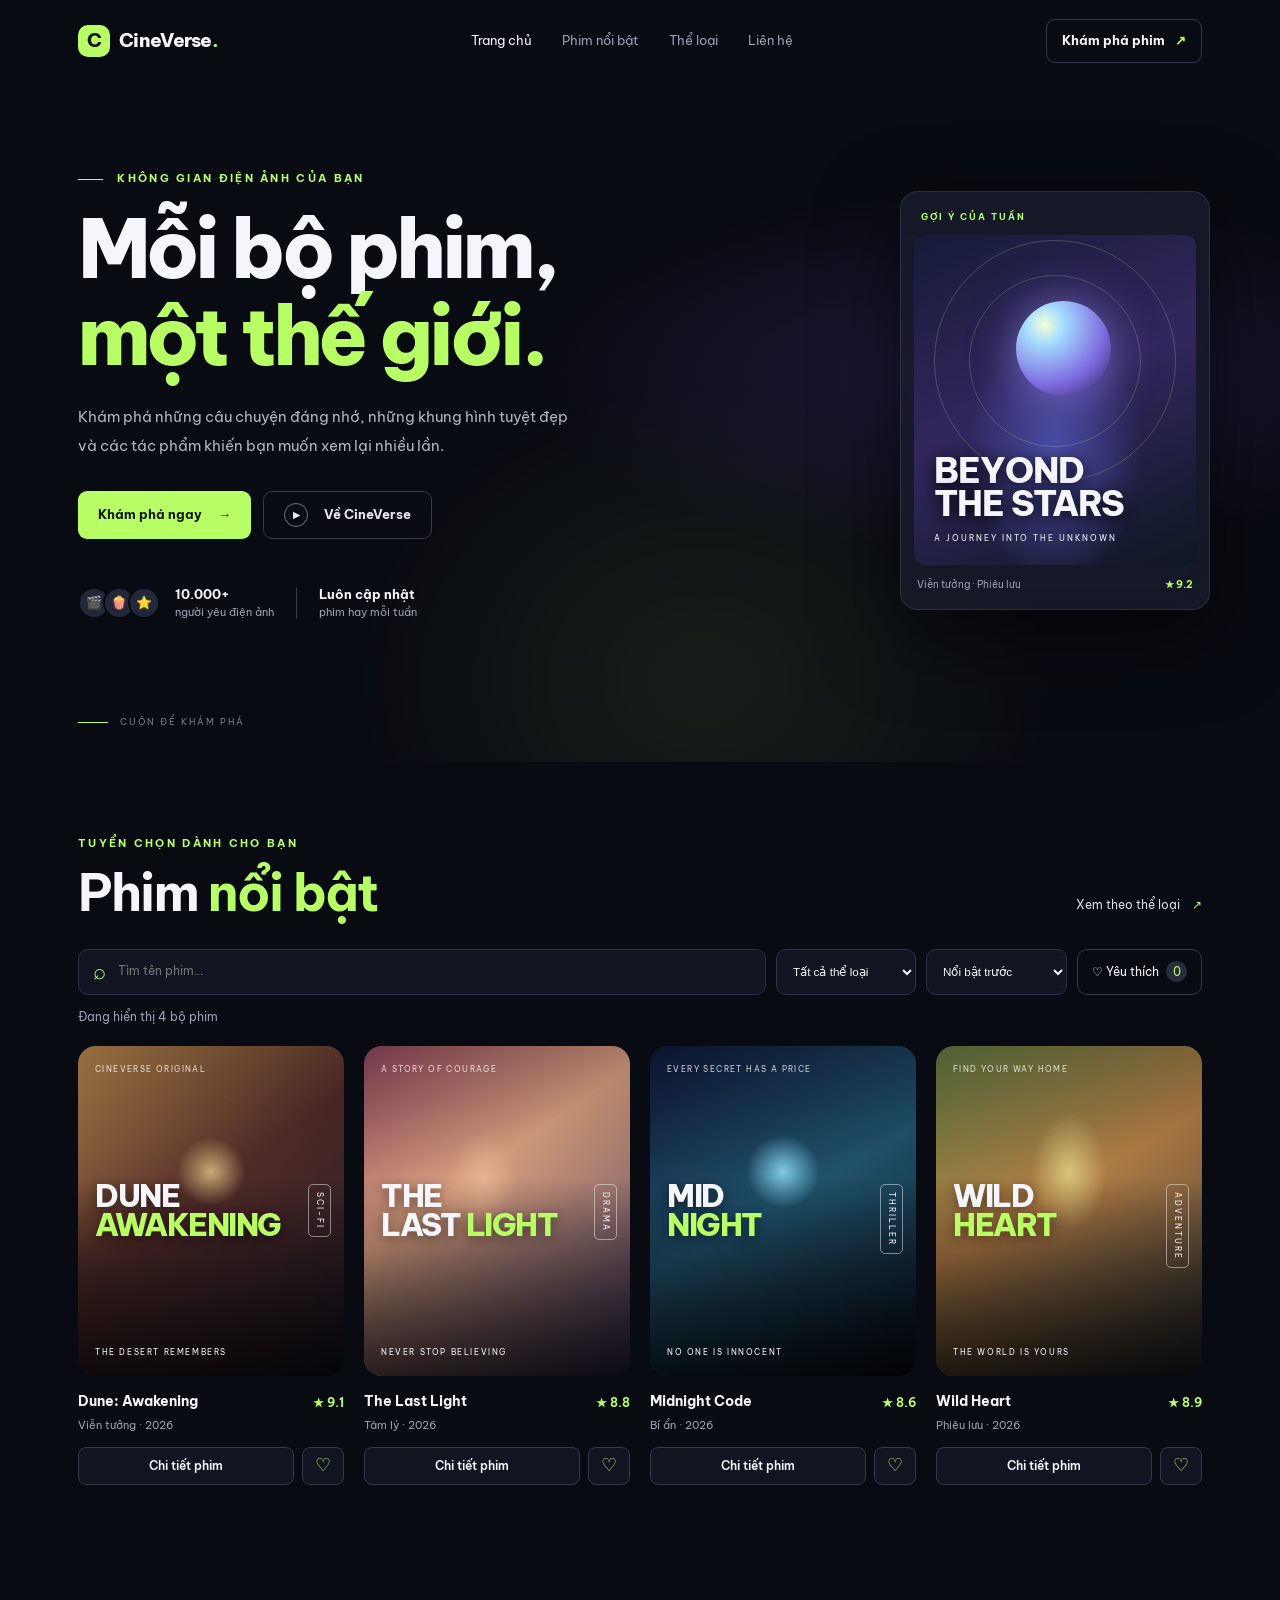
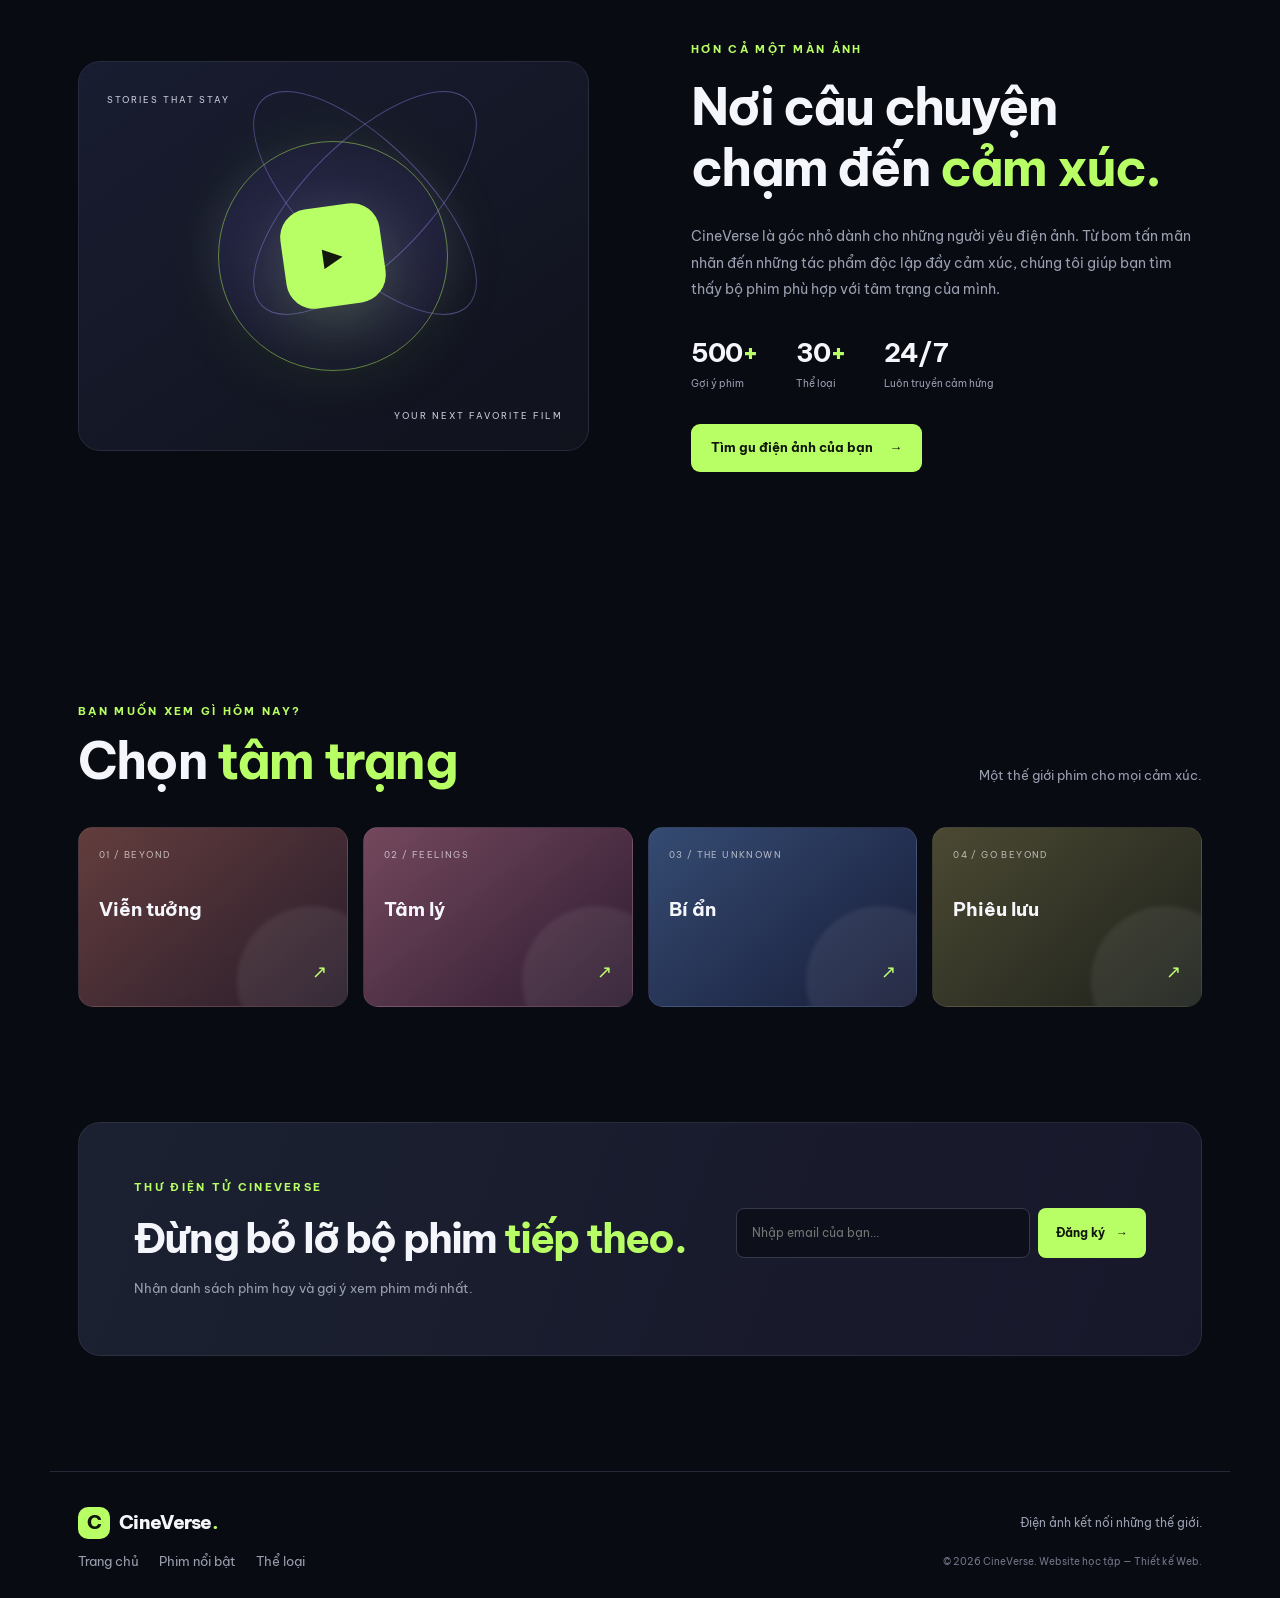
==== index.html @ 93b06935 "Rename Trần_Tiến_Đạt-125000955.html to index.html" ====
<!DOCTYPE html>
<html lang="vi">
<head>
  <meta charset="UTF-8">
  <meta name="viewport" content="width=device-width, initial-scale=1.0">
  <meta name="description" content="CineVerse - khám phá phim hay, trailer mới và lịch chiếu nổi bật.">
  <title>CineVerse — Thế giới điện ảnh</title>
  <link rel="preconnect" href="https://fonts.googleapis.com">
  <link rel="preconnect" href="https://fonts.gstatic.com" crossorigin>
  <link href="https://fonts.googleapis.com/css2?family=Be+Vietnam+Pro:wght@400;500;600;700;800&display=swap" rel="stylesheet">
  <link rel="stylesheet" href="https://cdnjs.cloudflare.com/ajax/libs/animate.css/4.1.1/animate.min.css">
  <link rel="stylesheet" href="https://unpkg.com/aos@2.3.1/dist/aos.css">
  <link rel="stylesheet" href="style.css">
</head>
<body>
  <header class="site-header">
    <a class="brand" href="#home" aria-label="CineVerse trang chủ"><span class="brand-mark">C</span> CineVerse<span class="brand-dot">.</span></a>
    <button class="menu-toggle" aria-label="Mở menu" aria-expanded="false">☰</button>
    <nav class="main-nav" aria-label="Điều hướng chính">
      <a class="active" href="#home">Trang chủ</a>
      <a href="#movies">Phim nổi bật</a>
      <a href="#genres">Thể loại</a>
      <a href="#newsletter">Liên hệ</a>
    </nav>
    <a class="header-cta" href="#movies">Khám phá phim <span>↗</span></a>
  </header>

  <main>
    <section class="hero" id="home">
      <div class="hero-backdrop"></div>
      <div class="hero-content">
        <p class="eyebrow animate__animated animate__fadeInUp"><span class="eyebrow-line"></span> KHÔNG GIAN ĐIỆN ẢNH CỦA BẠN</p>
        <h1 class="animate__animated animate__fadeInUp animate__delay-1s">Mỗi bộ phim,<br><span>một thế giới.</span></h1>
        <p class="hero-description animate__animated animate__fadeInUp animate__delay-1s">Khám phá những câu chuyện đáng nhớ, những khung hình tuyệt đẹp và các tác phẩm khiến bạn muốn xem lại nhiều lần.</p>
        <div class="hero-actions animate__animated animate__fadeInUp animate__delay-2s">
          <a class="button button-primary" href="#movies">Khám phá ngay <span>→</span></a>
          <a class="button button-ghost" href="#about"><span class="play-icon">▶</span> Về CineVerse</a>
        </div>
        <div class="hero-meta">
          <div class="avatar-stack"><span>🎬</span><span>🍿</span><span>⭐</span></div>
          <p><strong>10.000+</strong><br><small>người yêu điện ảnh</small></p>
          <span class="meta-divider"></span>
          <p><strong>Luôn cập nhật</strong><br><small>phim hay mỗi tuần</small></p>
        </div>
      </div>
      <div class="hero-feature" data-aos="fade-left" data-aos-delay="250">
        <span class="feature-label">GỢI Ý CỦA TUẦN</span>
        <div class="feature-art"><span class="feature-orb"></span><span class="feature-title">BEYOND<br>THE STARS</span><span class="feature-subtitle">A JOURNEY INTO THE UNKNOWN</span></div>
        <div class="feature-bottom"><span>Viễn tưởng · Phiêu lưu</span><span class="rating">★ 9.2</span></div>
      </div>
      <a class="scroll-cue" href="#movies"><span></span> CUỘN ĐỂ KHÁM PHÁ</a>
    </section>

    <section class="section movies-section" id="movies">
      <div class="section-heading" data-aos="fade-up">
        <div><p class="eyebrow">TUYỂN CHỌN DÀNH CHO BẠN</p><h2>Phim <span>nổi bật</span></h2></div>
        <a class="text-link" href="#genres">Xem theo thể loại <span>↗</span></a>
      </div>
      <div class="movie-tools" role="search" aria-label="Tìm và lọc phim">
        <label class="search-box"><span aria-hidden="true">⌕</span><span class="sr-only">Tìm phim</span><input id="movie-search" type="search" placeholder="Tìm tên phim..." autocomplete="off"></label>
        <label class="filter-label"><span class="sr-only">Lọc thể loại</span><select id="genre-filter"><option value="all">Tất cả thể loại</option><option value="scifi">Viễn tưởng</option><option value="drama">Tâm lý</option><option value="mystery">Bí ẩn</option><option value="adventure">Phiêu lưu</option></select></label>
        <label class="filter-label"><span class="sr-only">Sắp xếp phim</span><select id="sort-movies"><option value="featured">Nổi bật trước</option><option value="rating-desc">Điểm cao nhất</option><option value="title-asc">Tên A–Z</option></select></label>
        <button class="favorites-toggle" id="favorites-toggle" type="button" aria-pressed="false">♡ Yêu thích <span id="favorites-count">0</span></button>
      </div>
      <p class="results-status" id="results-status" aria-live="polite">Đang hiển thị 4 bộ phim</p>
      <div class="movie-grid">
        <article class="movie-card" data-aos="fade-up" data-title="Dune: Awakening" data-genre="scifi" data-rating="9.1" data-year="2026" data-description="Một hành trình sinh tồn giữa sa mạc khắc nghiệt, nơi lòng can đảm và số phận giao nhau.">
          <div class="poster poster-one"><span class="poster-kicker">CINEVERSE ORIGINAL</span><span class="poster-big">DUNE<br><i>AWAKENING</i></span><span class="poster-bottom">THE DESERT REMEMBERS</span><span class="poster-badge">SCI-FI</span></div>
          <div class="movie-info"><div><h3>Dune: Awakening</h3><p>Viễn tưởng · 2026</p></div><span class="movie-rating">★ 9.1</span></div><div class="movie-actions"><button class="details-button" type="button">Chi tiết phim</button><button class="favorite-button" type="button" aria-label="Thêm Dune: Awakening vào yêu thích" aria-pressed="false">♡</button></div>
        </article>
        <article class="movie-card" data-aos="fade-up" data-aos-delay="100" data-title="The Last Light" data-genre="drama" data-rating="8.8" data-year="2026" data-description="Câu chuyện cảm động về hy vọng, gia đình và những lựa chọn thay đổi cuộc đời.">
          <div class="poster poster-two"><span class="poster-kicker">A STORY OF COURAGE</span><span class="poster-big">THE<br>LAST <i>LIGHT</i></span><span class="poster-bottom">NEVER STOP BELIEVING</span><span class="poster-badge">DRAMA</span></div>
          <div class="movie-info"><div><h3>The Last Light</h3><p>Tâm lý · 2026</p></div><span class="movie-rating">★ 8.8</span></div><div class="movie-actions"><button class="details-button" type="button">Chi tiết phim</button><button class="favorite-button" type="button" aria-label="Thêm The Last Light vào yêu thích" aria-pressed="false">♡</button></div>
        </article>
        <article class="movie-card" data-aos="fade-up" data-aos-delay="200" data-title="Midnight Code" data-genre="mystery" data-rating="8.6" data-year="2026" data-description="Một mật mã bí ẩn mở ra chuỗi sự kiện khiến mọi người đều trở thành nghi phạm.">
          <div class="poster poster-three"><span class="poster-kicker">EVERY SECRET HAS A PRICE</span><span class="poster-big">MID<br><i>NIGHT</i></span><span class="poster-bottom">NO ONE IS INNOCENT</span><span class="poster-badge">THRILLER</span></div>
          <div class="movie-info"><div><h3>Midnight Code</h3><p>Bí ẩn · 2026</p></div><span class="movie-rating">★ 8.6</span></div><div class="movie-actions"><button class="details-button" type="button">Chi tiết phim</button><button class="favorite-button" type="button" aria-label="Thêm Midnight Code vào yêu thích" aria-pressed="false">♡</button></div>
        </article>
        <article class="movie-card" data-aos="fade-up" data-aos-delay="300" data-title="Wild Heart" data-genre="adventure" data-rating="8.9" data-year="2026" data-description="Cuộc phiêu lưu vượt giới hạn để tìm đường trở về và khám phá chính mình.">
          <div class="poster poster-four"><span class="poster-kicker">FIND YOUR WAY HOME</span><span class="poster-big">WILD<br><i>HEART</i></span><span class="poster-bottom">THE WORLD IS YOURS</span><span class="poster-badge">ADVENTURE</span></div>
          <div class="movie-info"><div><h3>Wild Heart</h3><p>Phiêu lưu · 2026</p></div><span class="movie-rating">★ 8.9</span></div><div class="movie-actions"><button class="details-button" type="button">Chi tiết phim</button><button class="favorite-button" type="button" aria-label="Thêm Wild Heart vào yêu thích" aria-pressed="false">♡</button></div>
        </article>
      </div>
    </section>

    <section class="about-section" id="about">
      <div class="about-art" data-aos="zoom-in"><div class="about-ring"></div><div class="clapper">▶</div><span class="floating-note note-top">STORIES THAT STAY</span><span class="floating-note note-bottom">YOUR NEXT FAVORITE FILM</span></div>
      <div class="about-copy" data-aos="fade-left"><p class="eyebrow">HƠN CẢ MỘT MÀN ẢNH</p><h2>Nơi câu chuyện<br>chạm đến <span>cảm xúc.</span></h2><p>CineVerse là góc nhỏ dành cho những người yêu điện ảnh. Từ bom tấn mãn nhãn đến những tác phẩm độc lập đầy cảm xúc, chúng tôi giúp bạn tìm thấy bộ phim phù hợp với tâm trạng của mình.</p><div class="stats-row"><div><strong>500<span>+</span></strong><small>Gợi ý phim</small></div><div><strong>30<span>+</span></strong><small>Thể loại</small></div><div><strong>24/7</strong><small>Luôn truyền cảm hứng</small></div></div><a class="button button-primary" href="#genres">Tìm gu điện ảnh của bạn <span>→</span></a></div>
    </section>

    <section class="genres-section section" id="genres">
      <div class="section-heading" data-aos="fade-up"><div><p class="eyebrow">BẠN MUỐN XEM GÌ HÔM NAY?</p><h2>Chọn <span>tâm trạng</span></h2></div><p class="section-note">Một thế giới phim cho mọi cảm xúc.</p></div>
      <div class="genre-grid">
        <a class="genre-card genre-action" href="#movies" data-filter-genre="scifi" data-aos="fade-up"><span>01 / BEYOND</span><strong>Viễn tưởng</strong><span class="genre-arrow">↗</span></a>
        <a class="genre-card genre-romance" href="#movies" data-filter-genre="drama" data-aos="fade-up" data-aos-delay="80"><span>02 / FEELINGS</span><strong>Tâm lý</strong><span class="genre-arrow">↗</span></a>
        <a class="genre-card genre-scifi" href="#movies" data-filter-genre="mystery" data-aos="fade-up" data-aos-delay="160"><span>03 / THE UNKNOWN</span><strong>Bí ẩn</strong><span class="genre-arrow">↗</span></a>
        <a class="genre-card genre-horror" href="#movies" data-filter-genre="adventure" data-aos="fade-up" data-aos-delay="240"><span>04 / GO BEYOND</span><strong>Phiêu lưu</strong><span class="genre-arrow">↗</span></a>
      </div>
    </section>

    <section class="newsletter-section" id="newsletter" data-aos="fade-up">
      <div><p class="eyebrow">THƯ ĐIỆN TỬ CINEVERSE</p><h2>Đừng bỏ lỡ bộ phim <span>tiếp theo.</span></h2><p>Nhận danh sách phim hay và gợi ý xem phim mới nhất.</p></div>
      <form class="newsletter-form" id="newsletter-form"><label class="sr-only" for="email">Email của bạn</label><input id="email" type="email" placeholder="Nhập email của bạn..." required><button type="submit">Đăng ký <span>→</span></button><p class="form-message" id="form-message" aria-live="polite"></p></form>
    </section>
  </main>

  <dialog class="movie-dialog" id="movie-dialog" aria-labelledby="dialog-title">
    <button class="dialog-close" id="dialog-close" type="button" aria-label="Đóng chi tiết">×</button>
    <p class="eyebrow">HỒ SƠ ĐIỆN ẢNH</p>
    <h2 id="dialog-title">Tên phim</h2>
    <p class="dialog-meta" id="dialog-meta"></p>
    <p id="dialog-description"></p>
    <button class="button button-primary" id="dialog-favorite" type="button">♡ Thêm vào yêu thích</button>
    <p class="dialog-note">Thông tin phim là nội dung minh họa cho bài tập thiết kế web.</p>
  </dialog>

  <button class="back-to-top" id="back-to-top" type="button" aria-label="Về đầu trang">↑</button>
  <footer class="site-footer">
    <a class="brand" href="#home"><span class="brand-mark">C</span> CineVerse<span class="brand-dot">.</span></a>
    <p>Điện ảnh kết nối những thế giới.</p>
    <nav aria-label="Liên kết cuối trang"><a href="#home">Trang chủ</a><a href="#movies">Phim nổi bật</a><a href="#genres">Thể loại</a></nav>
    <small>© 2026 CineVerse. Website học tập — Thiết kế Web.</small>
  </footer>
  <script src="https://unpkg.com/aos@2.3.1/dist/aos.js"></script>
  <script src="script.js"></script>
</body>
</html>
---- style.css ----
:root {
  --color-bg: #090b12;
  --color-surface: #111521;
  --color-surface-light: #191e2d;
  --color-primary: #b8ff65;
  --color-secondary: #9d8cff;
  --color-text: #f5f6fb;
  --color-muted: #9a9fb0;
  --font-main: "Be Vietnam Pro", sans-serif;
  --space-section: clamp(4.5rem, 9vw, 8rem);
  --radius-card: 18px;
  --content-width: 1180px;
}
* { box-sizing: border-box; }
html { scroll-behavior: smooth; scroll-padding-top: 90px; }
body { margin: 0; background: var(--color-bg); color: var(--color-text); font-family: var(--font-main); line-height: 1.65; }
a { color: inherit; text-decoration: none; }
button, input { font: inherit; }
button, a { -webkit-tap-highlight-color: transparent; }
a:focus-visible, button:focus-visible, input:focus-visible { outline: 2px solid var(--color-primary); outline-offset: 4px; }
.site-header { height: 82px; max-width: var(--content-width); margin: auto; padding: 0 28px; display: flex; align-items: center; justify-content: space-between; position: relative; z-index: 10; }
.brand { display: inline-flex; align-items: center; gap: 9px; font-weight: 800; font-size: 1.18rem; letter-spacing: -.7px; }
.brand-mark { display: grid; place-items: center; width: 32px; height: 32px; border-radius: 10px; background: var(--color-primary); color: #10140a; font-weight: 800; }
.brand-dot { color: var(--color-primary); margin-left: -9px; }
.main-nav { display: flex; align-items: center; gap: 30px; }
.main-nav a, .site-footer nav a { color: var(--color-muted); font-size: .83rem; transition: color .2s ease; }
.main-nav a:hover, .main-nav a:focus-visible, .main-nav a.active { color: var(--color-text); }
.header-cta { font-size: .8rem; font-weight: 700; padding: 10px 15px; border: 1px solid #34394a; border-radius: 9px; transition: background .2s, color .2s; }
.header-cta span { color: var(--color-primary); margin-left: 7px; }
.header-cta:hover { background: var(--color-primary); color: #111; }
.header-cta:hover span { color: #111; }
.menu-toggle { display: none; color: var(--color-text); background: transparent; border: 0; font-size: 1.5rem; }
.hero { position: relative; min-height: 680px; overflow: hidden; display: flex; align-items: center; padding: 45px max(28px, calc((100vw - var(--content-width))/2 + 28px)) 100px; }
.hero-backdrop { position: absolute; inset: 0; background: radial-gradient(ellipse at 77% 43%, rgba(96,72,191,.23), transparent 33%), radial-gradient(ellipse at 55% 88%, rgba(184,255,101,.08), transparent 35%), linear-gradient(90deg, #090b12 0%, rgba(9,11,18,.97) 40%, rgba(9,11,18,.4) 100%); pointer-events: none; }
.hero-content { position: relative; z-index: 2; width: 57%; max-width: 660px; }
.eyebrow { color: var(--color-primary); font-size: .69rem; font-weight: 700; letter-spacing: 2.3px; margin: 0 0 18px; }
.eyebrow-line { display: inline-block; width: 25px; height: 1px; background: var(--color-primary); vertical-align: middle; margin-right: 9px; }
h1, h2, h3, p { margin-top: 0; }
h1 { font-size: clamp(3rem, 6.3vw, 5.5rem); line-height: 1.08; letter-spacing: -4px; margin-bottom: 24px; font-weight: 800; }
h1 span, h2 span { color: var(--color-primary); }
.hero-description { color: #b0b4c3; max-width: 510px; font-size: .95rem; line-height: 1.9; }
.hero-actions { display: flex; flex-wrap: wrap; gap: 12px; margin-top: 30px; }
.button { display: inline-flex; align-items: center; justify-content: center; gap: 16px; min-height: 48px; padding: 0 20px; border-radius: 9px; font-size: .82rem; font-weight: 700; transition: transform .2s ease, background .2s ease, border-color .2s ease; }
.button:hover { transform: translateY(-3px); }
.button-primary { background: var(--color-primary); color: #11150d; }
.button-primary:hover { background: #d0ff9d; }
.button-ghost { border: 1px solid #373b4a; color: #e7e8ee; }
.button-ghost:hover { border-color: var(--color-primary); }
.play-icon { display: grid; place-items: center; width: 24px; height: 24px; border: 1px solid #6c7180; border-radius: 50%; font-size: .55rem; }
.hero-meta { display: flex; align-items: center; gap: 15px; margin-top: 46px; }
.avatar-stack { display: flex; }
.avatar-stack span { width: 32px; height: 32px; display: grid; place-items: center; border-radius: 50%; background: #22283a; border: 2px solid var(--color-bg); margin-left: -7px; font-size: .8rem; }
.avatar-stack span:first-child { margin-left: 0; }
.hero-meta p { font-size: .75rem; line-height: 1.4; margin: 0; }
.hero-meta strong { font-size: .82rem; }
.hero-meta small { color: var(--color-muted); font-size: .67rem; }
.meta-divider { height: 32px; width: 1px; background: #343747; margin: 0 7px; }
.hero-feature { position: absolute; right: max(28px, calc((100vw - var(--content-width))/2 + 20px)); top: 16%; width: min(310px, 29vw); transform: rotate(2deg); z-index: 1; padding: 13px; background: rgba(25,29,44,.78); border: 1px solid rgba(255,255,255,.1); border-radius: 18px; box-shadow: 0 25px 80px #0008; backdrop-filter: blur(15px); }
.feature-label { display: block; font-size: .58rem; letter-spacing: 2px; color: var(--color-primary); padding: 4px 7px 11px; font-weight: 700; }
.feature-art { min-height: 330px; position: relative; overflow: hidden; border-radius: 11px; background: radial-gradient(circle at 50% 38%, #b8ff6570 0, transparent 14%), radial-gradient(ellipse at 50% 65%, #4b4da6 0, transparent 44%), linear-gradient(155deg,#161b38,#32275d 48%,#0d1723); display: flex; flex-direction: column; justify-content: flex-end; padding: 20px; }
.feature-art:before, .feature-art:after { content: ""; position: absolute; border: 1px solid #d7ffb633; border-radius: 50%; width: 240px; height: 240px; left: 50%; top: 38%; transform: translate(-50%,-50%); }
.feature-art:after { width: 170px; height: 170px; }
.feature-orb { position: absolute; width: 95px; height: 95px; top: 20%; left: 36%; border-radius: 50%; background: radial-gradient(circle at 30% 25%, #f3ffd7, #a4dcff 20%, #7e6ae0 62%, #25224e); box-shadow: 0 0 45px #9d8cff99; }
.feature-title { position: relative; font-size: 2.2rem; line-height: .95; letter-spacing: -1px; font-weight: 800; text-shadow: 0 3px 15px #000; }
.feature-subtitle { position: relative; font-size: .48rem; letter-spacing: 2px; margin-top: 12px; }
.feature-bottom { display: flex; justify-content: space-between; padding: 12px 3px 2px; color: var(--color-muted); font-size: .63rem; }
.rating, .movie-rating { color: var(--color-primary); font-weight: 700; }
.scroll-cue { position: absolute; bottom: 32px; left: max(28px, calc((100vw - var(--content-width))/2 + 28px)); display: flex; align-items: center; gap: 12px; color: #777d8e; font-size: .59rem; letter-spacing: 2px; }
.scroll-cue span { display: inline-block; width: 30px; height: 1px; background: var(--color-primary); }
.section { max-width: var(--content-width); margin: auto; padding: var(--space-section) 28px; }
.movies-section { padding-top: 72px; }
.section-heading { display: flex; align-items: end; justify-content: space-between; gap: 25px; margin-bottom: 35px; }
.section-heading .eyebrow { margin-bottom: 10px; }
h2 { font-size: clamp(2rem, 4vw, 3.25rem); line-height: 1.2; letter-spacing: -1.8px; margin-bottom: 0; }
.text-link { color: #d8dbe5; font-size: .78rem; padding-bottom: 8px; }
.text-link span { color: var(--color-primary); margin-left: 9px; }
.movie-grid { display: grid; grid-template-columns: repeat(4, minmax(0,1fr)); gap: 20px; }
.movie-card { min-width: 0; }
.poster { min-height: 330px; border-radius: var(--radius-card); position: relative; overflow: hidden; padding: 17px; display: flex; flex-direction: column; justify-content: space-between; isolation: isolate; transition: transform .3s ease, box-shadow .3s ease; }
.movie-card:hover .poster { transform: translateY(-7px); box-shadow: 0 18px 35px #0007; }
.poster:before { content: ""; position: absolute; inset: 0; z-index: -1; opacity: .9; }
.poster:after { content: ""; position: absolute; inset: 0; z-index: -1; background: linear-gradient(180deg,#0003,transparent 40%,#000b); }
.poster-one:before { background: radial-gradient(circle at 50% 38%, #e4bd80, transparent 14%), linear-gradient(145deg,#d09a56,#5b302c 45%,#151725); }
.poster-two:before { background: radial-gradient(ellipse at 45% 40%, #ffc5a1, transparent 16%), linear-gradient(145deg,#a04e64,#f1b18d 40%,#322c56); }
.poster-three:before { background: radial-gradient(circle at 50% 38%, #8ce3ff, transparent 15%), linear-gradient(150deg,#101b3d,#245b77 48%,#080d19); }
.poster-four:before { background: radial-gradient(ellipse at 50% 38%, #f1db86, transparent 20%), linear-gradient(150deg,#6d8747,#c58a4c 45%,#1c2831); }
.poster-kicker { font-size: .48rem; letter-spacing: 1.4px; color: #ffffffc9; }
.poster-big { font-size: clamp(1.5rem,2.4vw,2.3rem); line-height: .93; letter-spacing: -1.5px; font-weight: 800; text-shadow: 0 3px 12px #0007; }
.poster-big i { font-style: normal; color: var(--color-primary); }
.poster-bottom { font-size: .47rem; letter-spacing: 1.6px; }
.poster-badge { position: absolute; top: 42%; right: 13px; writing-mode: vertical-rl; font-size: .5rem; letter-spacing: 2px; border: 1px solid #ffffff75; padding: 7px 4px; border-radius: 5px; }
.movie-info { display: flex; align-items: center; justify-content: space-between; gap: 8px; padding-top: 14px; }
.movie-info h3 { font-size: .9rem; margin-bottom: 3px; }
.movie-info p { font-size: .69rem; color: var(--color-muted); margin-bottom: 0; }
.movie-rating { font-size: .72rem; white-space: nowrap; align-self: flex-start; padding-top: 3px; }
.about-section { display: grid; grid-template-columns: 1fr 1fr; gap: clamp(40px, 8vw, 110px); align-items: center; max-width: var(--content-width); padding: 40px 28px var(--space-section); margin: auto; }
.about-art { min-height: 390px; border-radius: 22px; background: radial-gradient(ellipse at 50% 48%,#8f7af144,transparent 40%), linear-gradient(145deg,#191d31,#10121c); border: 1px solid #272b3c; position: relative; display: grid; place-items: center; overflow: hidden; }
.about-ring { width: 230px; height: 230px; border: 1px solid #b8ff6577; border-radius: 50%; box-shadow: 0 0 70px #b8ff6515, inset 0 0 70px #9d8cff15; }
.about-ring:before, .about-ring:after { content: ""; position: absolute; width: 290px; height: 120px; border: 1px solid #9d8cff66; border-radius: 50%; transform: rotate(45deg); }
.about-ring:after { transform: rotate(-45deg); }
.clapper { position: absolute; display: grid; place-items: center; width: 100px; height: 100px; background: var(--color-primary); color: #12170d; border-radius: 28px; font-size: 1.6rem; box-shadow: 0 20px 60px #b8ff6530; transform: rotate(-8deg); }
.floating-note { position: absolute; font-size: .57rem; letter-spacing: 2px; color: #c8ccda; }
.note-top { top: 30px; left: 28px; }
.note-bottom { right: 25px; bottom: 27px; }
.about-copy > p:not(.eyebrow) { color: var(--color-muted); font-size: .88rem; line-height: 1.9; margin: 24px 0; }
.stats-row { display: flex; gap: clamp(18px,3vw,38px); margin: 28px 0 32px; }
.stats-row div { display: flex; flex-direction: column; }
.stats-row strong { font-size: 1.65rem; letter-spacing: -1px; }
.stats-row strong span { color: var(--color-primary); }
.stats-row small { color: var(--color-muted); font-size: .65rem; }
.section-note { color: var(--color-muted); font-size: .8rem; margin-bottom: 6px; }
.genre-grid { display: grid; grid-template-columns: repeat(4,1fr); gap: 15px; }
.genre-card { min-height: 180px; padding: 20px; border-radius: 15px; display: flex; flex-direction: column; justify-content: space-between; position: relative; overflow: hidden; border: 1px solid #ffffff12; transition: transform .25s ease, border-color .25s ease; }
.genre-card:hover { transform: translateY(-5px); border-color: #b8ff6577; }
.genre-card:before { content: ""; position: absolute; width: 150px; height: 150px; border-radius: 50%; right: -40px; bottom: -50px; background: #ffffff12; filter: blur(2px); }
.genre-card > span:first-child { color: #ffffffa0; font-size: .54rem; letter-spacing: 1.4px; }
.genre-card strong { font-size: 1.2rem; position: relative; }
.genre-arrow { align-self: flex-end; font-size: 1.1rem; color: var(--color-primary); }
.genre-action { background: linear-gradient(140deg,#633d3d,#281c2b); }
.genre-romance { background: linear-gradient(140deg,#74485d,#2d1b30); }
.genre-scifi { background: linear-gradient(140deg,#354b72,#171c38); }
.genre-horror { background: linear-gradient(140deg,#4b4932,#1d211c); }
.newsletter-section { max-width: calc(var(--content-width) - 56px); margin: 0 auto var(--space-section); padding: clamp(28px,5vw,55px); border-radius: 22px; background: linear-gradient(110deg,#1b2131,#17172a); border: 1px solid #ffffff12; display: flex; justify-content: space-between; align-items: center; gap: 35px; }
.newsletter-section h2 { font-size: clamp(1.8rem,3.2vw,2.65rem); }
.newsletter-section > div > p:last-child { color: var(--color-muted); font-size: .8rem; margin: 15px 0 0; }
.newsletter-form { width: min(410px,100%); display: flex; flex-wrap: wrap; gap: 8px; }
.newsletter-form input { flex: 1; min-width: 160px; padding: 14px 15px; background: #0d101a; border: 1px solid #363b4c; border-radius: 8px; color: var(--color-text); font-size: .75rem; }
.newsletter-form button { padding: 0 18px; background: var(--color-primary); color: #10150b; border: 0; border-radius: 8px; font-weight: 700; font-size: .75rem; cursor: pointer; transition: background .2s; }
.newsletter-form button:hover { background: #d0ff9d; }
.newsletter-form button span { margin-left: 8px; }
.form-message { flex-basis: 100%; color: var(--color-primary); font-size: .75rem; margin: 4px 0 0; }
.site-footer { border-top: 1px solid #252938; max-width: var(--content-width); padding: 35px 28px 25px; margin: auto; display: grid; grid-template-columns: 1fr 1fr; align-items: center; gap: 12px; }
.site-footer > p { color: var(--color-muted); font-size: .75rem; margin: 0; text-align: right; }
.site-footer nav { display: flex; gap: 20px; }
.site-footer small { text-align: right; color: #727789; font-size: .65rem; }
.sr-only { position: absolute; width: 1px; height: 1px; padding: 0; margin: -1px; overflow: hidden; clip: rect(0,0,0,0); white-space: nowrap; border: 0; }
@media (max-width: 900px) {
  .main-nav { gap: 16px; }
  .hero { min-height: 630px; }
  .hero-content { width: 65%; }
  .hero-feature { width: 245px; right: 25px; top: 22%; }
  .feature-art { min-height: 270px; }
  .movie-grid { grid-template-columns: repeat(2,minmax(0,1fr)); gap: 28px 18px; }
  .poster { min-height: 380px; }
  .poster-big { font-size: 2.5rem; }
  .newsletter-section { margin-left: 28px; margin-right: 28px; }
}
@media (max-width: 650px) {
  .site-header { height: 72px; padding: 0 20px; }
  .menu-toggle { display: block; order: 3; }
  .header-cta { display: none; }
  .main-nav { display: none; position: absolute; top: 65px; left: 15px; right: 15px; padding: 18px; border: 1px solid #2b3041; background: #111521f5; border-radius: 12px; flex-direction: column; align-items: stretch; gap: 14px; }
  .main-nav.is-open { display: flex; }
  .main-nav a { padding: 5px; }
  .hero { min-height: auto; padding: 70px 22px 90px; }
  .hero-backdrop { background: radial-gradient(ellipse at 90% 15%,#5b4a9b40,transparent 35%), linear-gradient(180deg,#090b12,#0d101a); }
  .hero-content { width: 100%; }
  h1 { font-size: clamp(3rem,13vw,4.5rem); letter-spacing: -2.5px; }
  .hero-description { font-size: .86rem; }
  .hero-feature { display: none; }
  .hero-meta { margin-top: 34px; gap: 10px; }
  .scroll-cue { left: 22px; bottom: 28px; }
  .section { padding: 70px 22px; }
  .movies-section { padding-top: 45px; }
  .section-heading { align-items: flex-start; flex-direction: column; gap: 15px; }
  .movie-grid { gap: 24px 12px; }
  .poster { min-height: 255px; padding: 12px; border-radius: 13px; }
  .poster-big { font-size: clamp(1.35rem,6vw,2rem); }
  .poster-kicker, .poster-bottom { font-size: .4rem; }
  .movie-info { align-items: flex-start; flex-direction: column; gap: 4px; padding-top: 10px; }
  .movie-info h3 { font-size: .8rem; }
  .movie-info p { font-size: .64rem; }
  .movie-rating { padding-top: 0; }
  .about-section { grid-template-columns: 1fr; padding: 20px 22px 70px; gap: 35px; }
  .about-art { min-height: 300px; }
  .about-ring { width: 180px; height: 180px; }
  .genre-grid { grid-template-columns: repeat(2,1fr); }
  .genre-card { min-height: 145px; padding: 15px; }
  .newsletter-section { margin: 0 22px 70px; flex-direction: column; align-items: flex-start; padding: 28px 22px; }
  .newsletter-form { width: 100%; }
  .newsletter-form button { min-height: 46px; }
  .site-footer { padding: 30px 22px 24px; grid-template-columns: 1fr; }
  .site-footer > p, .site-footer small { text-align: left; }
  .site-footer nav { flex-wrap: wrap; margin: 10px 0; }
}
@media (prefers-reduced-motion: reduce) {
  *, *::before, *::after { scroll-behavior: auto !important; animation-duration: .01ms !important; animation-iteration-count: 1 !important; transition-duration: .01ms !important; }
}

/* Công cụ khám phá phim */
.movie-tools { display: grid; grid-template-columns: minmax(180px, 1fr) auto auto auto; gap: 10px; align-items: center; margin: -10px 0 12px; }
.search-box { display: flex; align-items: center; gap: 10px; min-height: 46px; padding: 0 14px; background: var(--color-surface); border: 1px solid #2d3345; border-radius: 10px; color: var(--color-primary); }
.search-box > span:first-child { font-size: 1.4rem; line-height: 1; }
.search-box input { min-width: 0; width: 100%; color: var(--color-text); background: transparent; border: 0; outline: 0; font-size: .78rem; }
.search-box:focus-within { border-color: var(--color-primary); }
.filter-label select { min-height: 46px; max-width: 190px; padding: 0 30px 0 12px; background: var(--color-surface); border: 1px solid #2d3345; border-radius: 10px; color: var(--color-text); font-size: .73rem; }
.favorites-toggle { min-height: 46px; padding: 0 14px; border: 1px solid #34394a; border-radius: 10px; background: transparent; color: var(--color-text); font-size: .75rem; cursor: pointer; }
.favorites-toggle span { display: inline-grid; place-items: center; min-width: 21px; height: 21px; margin-left: 4px; border-radius: 50%; background: #272d3e; color: var(--color-primary); }
.favorites-toggle:hover, .favorites-toggle.is-active { border-color: var(--color-primary); color: var(--color-primary); }
.results-status { color: var(--color-muted); font-size: .72rem; margin: 0 0 20px; }
.movie-card[hidden] { display: none !important; }
.movie-actions { display: flex; gap: 8px; margin-top: 12px; }
.details-button, .favorite-button { min-height: 38px; border: 1px solid #34394a; border-radius: 8px; background: var(--color-surface); color: var(--color-text); cursor: pointer; transition: border-color .2s, color .2s, background .2s; }
.details-button { flex: 1; font-size: .72rem; font-weight: 600; }
.favorite-button { width: 42px; font-size: 1.15rem; color: var(--color-primary); }
.details-button:hover, .favorite-button:hover, .favorite-button[aria-pressed="true"] { border-color: var(--color-primary); background: #b8ff6510; color: var(--color-primary); }
.movie-dialog { width: min(520px, calc(100% - 32px)); padding: 36px; border: 1px solid #3b4156; border-radius: 20px; background: #111521; color: var(--color-text); box-shadow: 0 30px 100px #000b; }
.movie-dialog::backdrop { background: #03050bd9; backdrop-filter: blur(5px); }
.movie-dialog h2 { padding-right: 20px; margin-bottom: 12px; }
.movie-dialog > p:not(.eyebrow) { color: var(--color-muted); font-size: .86rem; line-height: 1.8; }
.movie-dialog .dialog-meta { color: var(--color-primary) !important; }
.dialog-close { position: absolute; top: 12px; right: 15px; width: 36px; height: 36px; border: 1px solid #34394a; border-radius: 50%; background: transparent; color: var(--color-text); font-size: 1.5rem; cursor: pointer; }
.dialog-note { margin: 18px 0 0; font-size: .68rem !important; }
.back-to-top { position: fixed; right: 22px; bottom: 22px; z-index: 20; width: 44px; height: 44px; border: 1px solid #b8ff6577; border-radius: 12px; background: #151a26ee; color: var(--color-primary); font-size: 1.3rem; cursor: pointer; opacity: 0; visibility: hidden; transform: translateY(8px); transition: opacity .2s, transform .2s, visibility .2s; }
.back-to-top.is-visible { opacity: 1; visibility: visible; transform: translateY(0); }
@media (max-width: 900px) { .movie-tools { grid-template-columns: minmax(0, 1fr) minmax(0, 1fr); } .search-box { grid-column: 1 / -1; } .filter-label select { width: 100%; max-width: none; } }
@media (max-width: 650px) { .movie-tools { grid-template-columns: 1fr 1fr; gap: 8px; } .search-box { grid-column: 1 / -1; } .favorites-toggle { grid-column: 1 / -1; } .movie-actions { margin-top: 9px; } .details-button, .favorite-button { min-height: 36px; } .movie-dialog { padding: 30px 22px 24px; } }
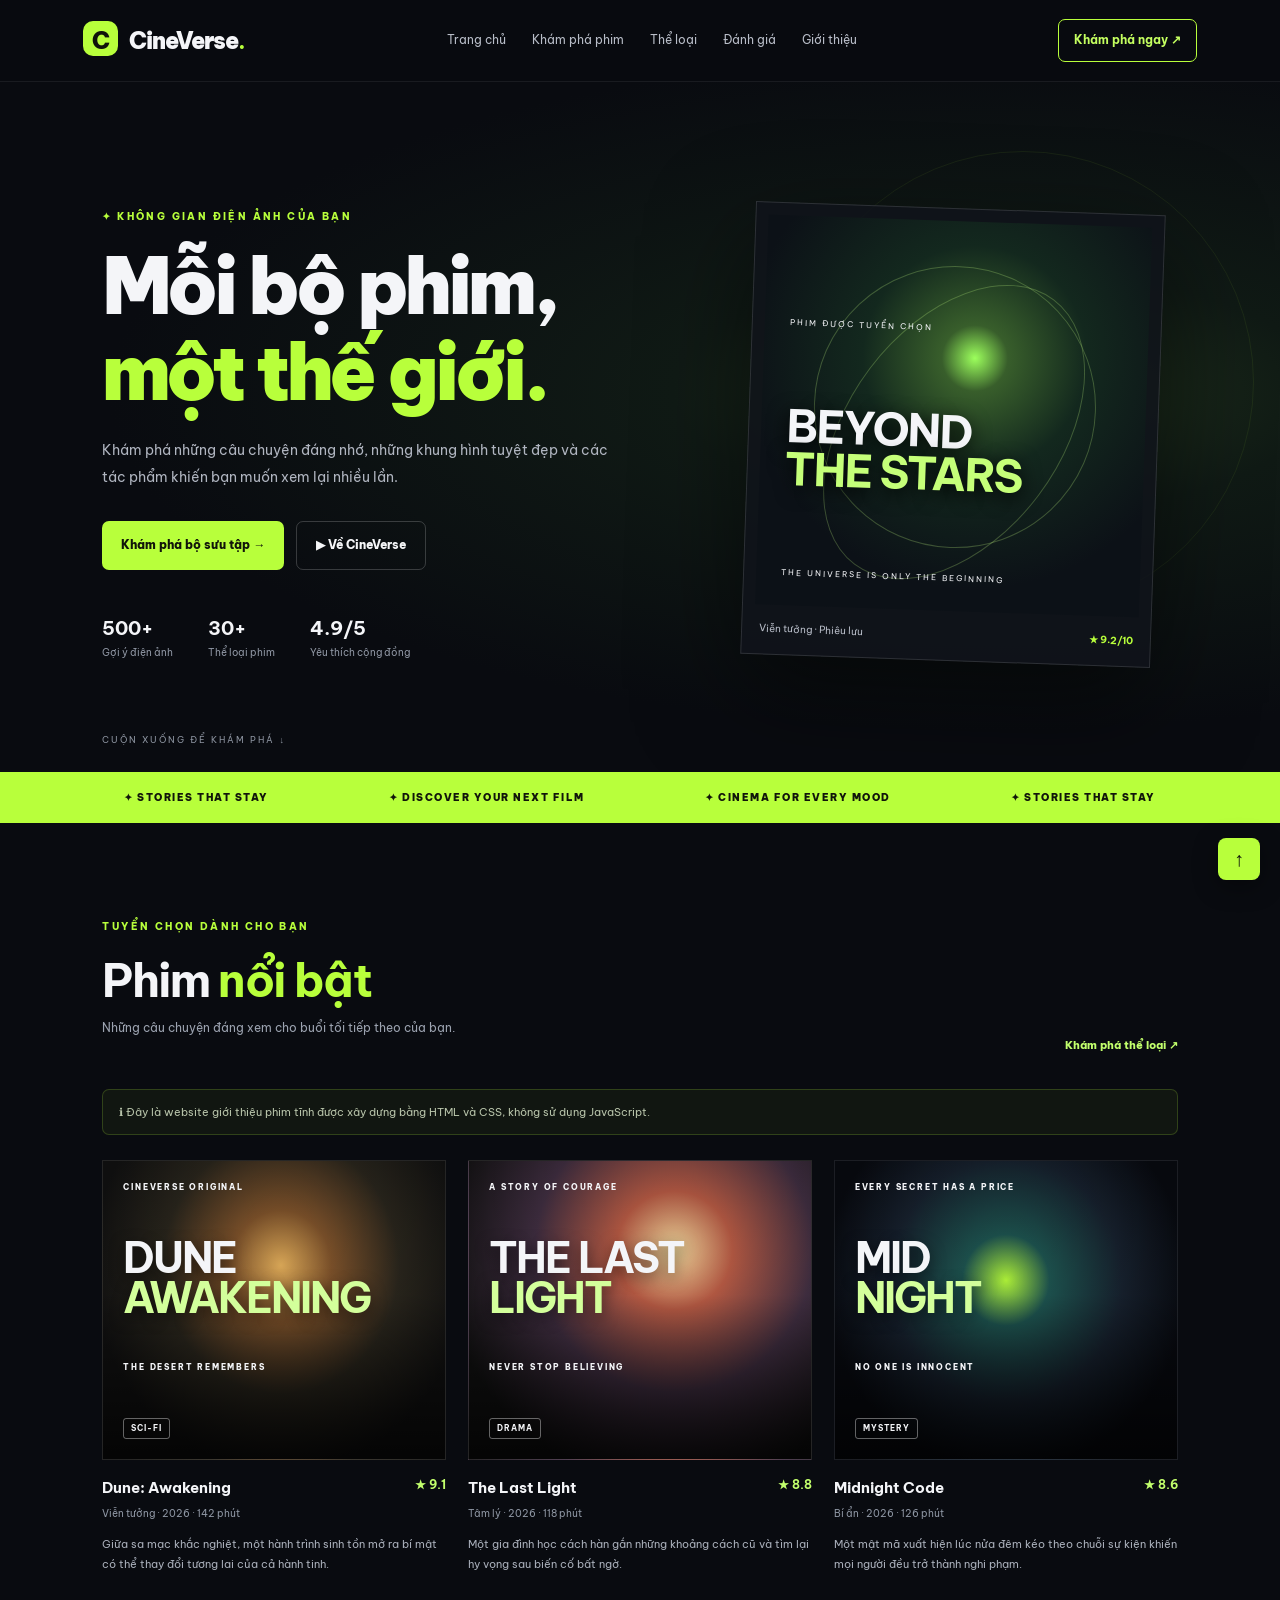
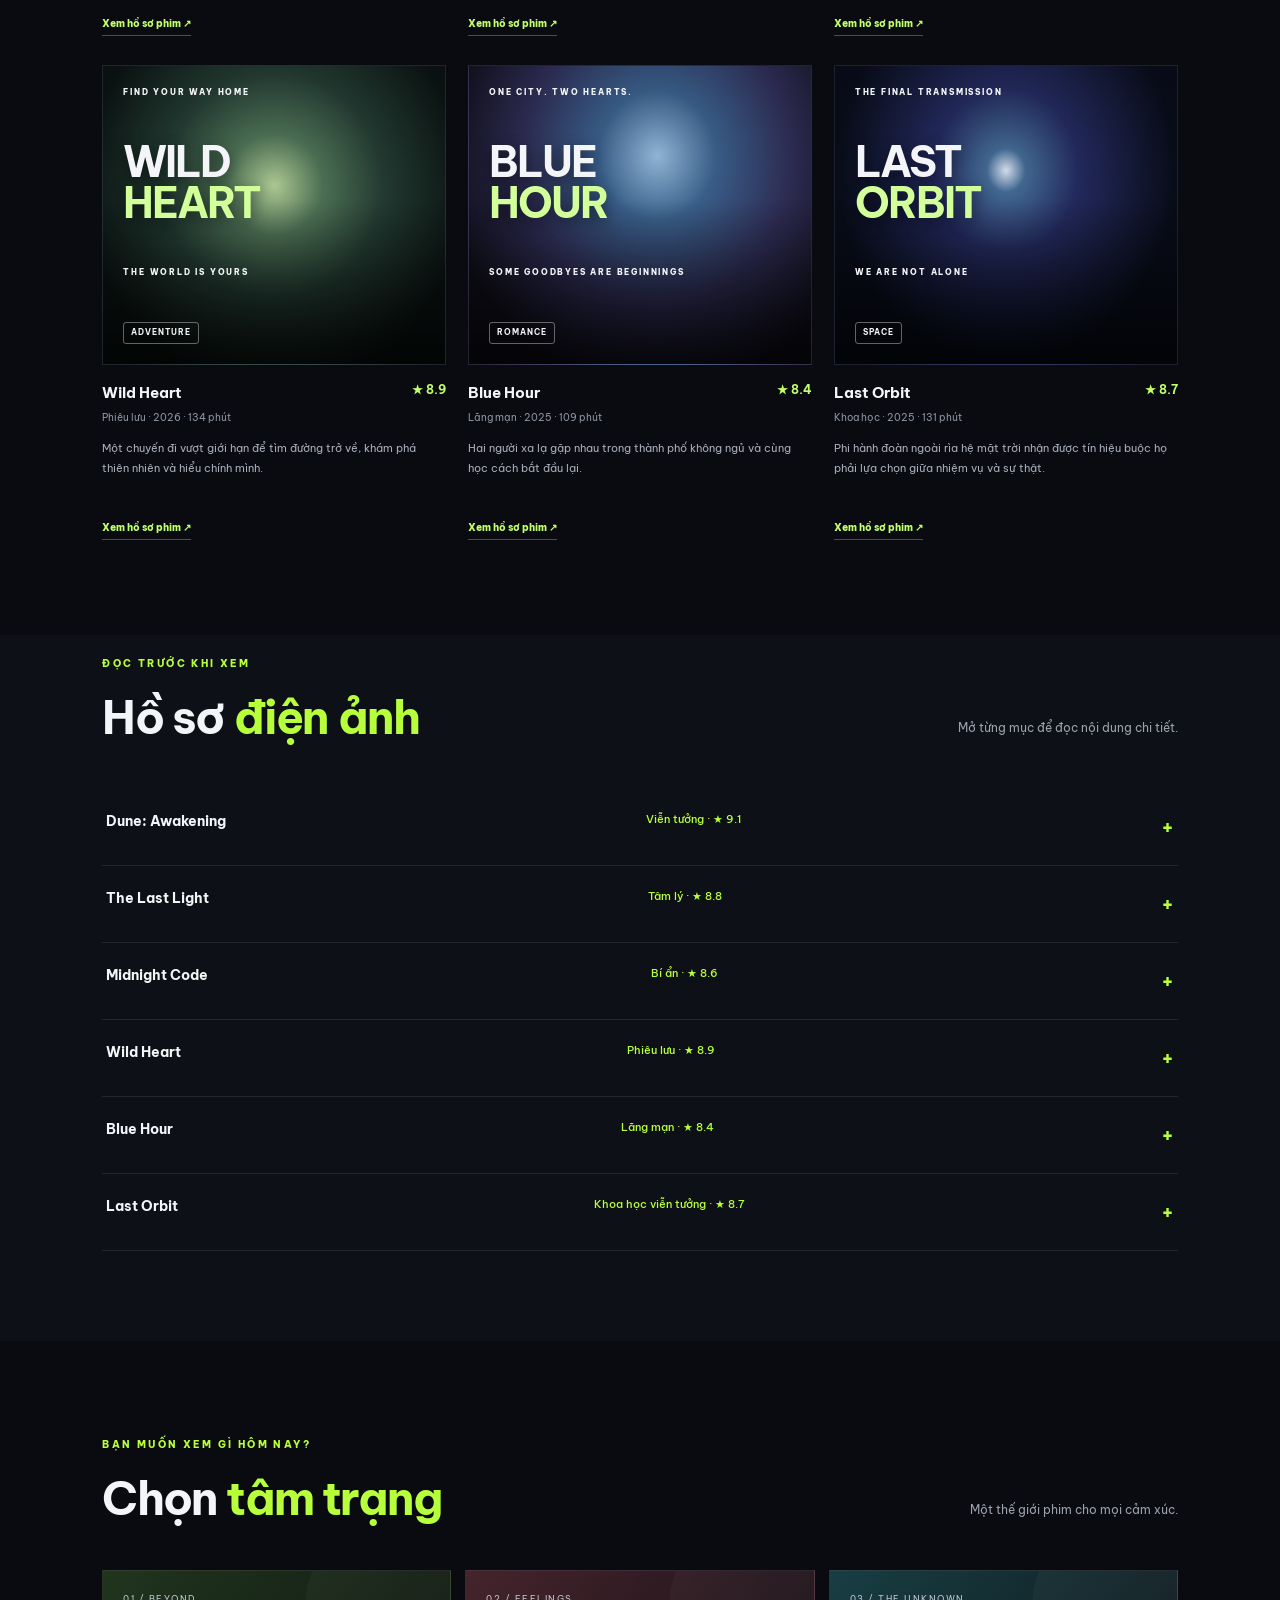
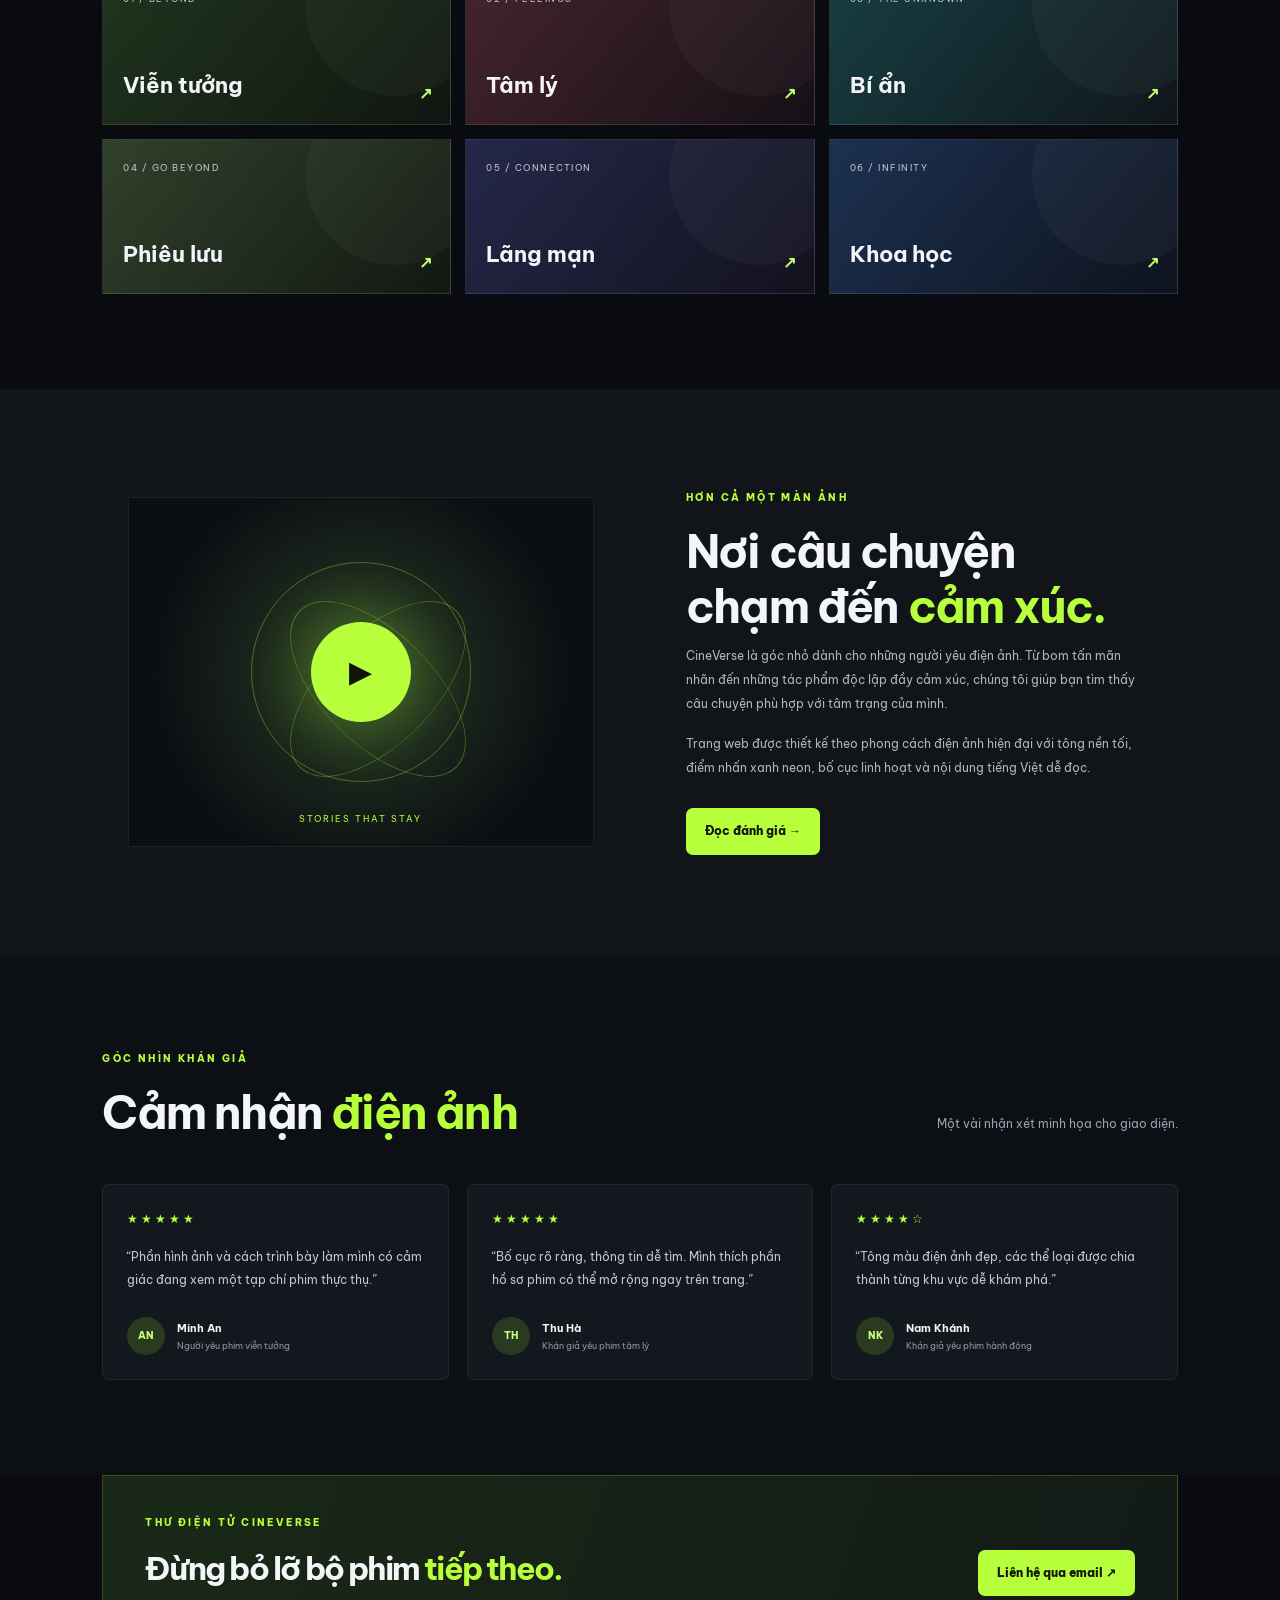
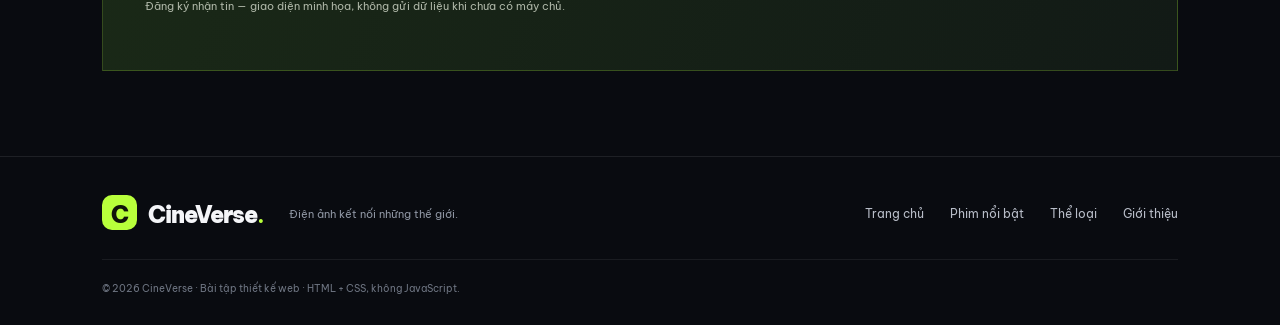
==== commit 1fa3170d: "Add files via upload" ====
--- a/index.html
+++ b/index.html
@@ -1,127 +1,25 @@
-<!DOCTYPE html>
-<html lang="vi">
-<head>
-  <meta charset="UTF-8">
-  <meta name="viewport" content="width=device-width, initial-scale=1.0">
-  <meta name="description" content="CineVerse - khám phá phim hay, trailer mới và lịch chiếu nổi bật.">
-  <title>CineVerse — Thế giới điện ảnh</title>
-  <link rel="preconnect" href="https://fonts.googleapis.com">
-  <link rel="preconnect" href="https://fonts.gstatic.com" crossorigin>
-  <link href="https://fonts.googleapis.com/css2?family=Be+Vietnam+Pro:wght@400;500;600;700;800&display=swap" rel="stylesheet">
-  <link rel="stylesheet" href="https://cdnjs.cloudflare.com/ajax/libs/animate.css/4.1.1/animate.min.css">
-  <link rel="stylesheet" href="https://unpkg.com/aos@2.3.1/dist/aos.css">
-  <link rel="stylesheet" href="style.css">
-</head>
-<body>
-  <header class="site-header">
-    <a class="brand" href="#home" aria-label="CineVerse trang chủ"><span class="brand-mark">C</span> CineVerse<span class="brand-dot">.</span></a>
-    <button class="menu-toggle" aria-label="Mở menu" aria-expanded="false">☰</button>
-    <nav class="main-nav" aria-label="Điều hướng chính">
-      <a class="active" href="#home">Trang chủ</a>
-      <a href="#movies">Phim nổi bật</a>
-      <a href="#genres">Thể loại</a>
-      <a href="#newsletter">Liên hệ</a>
-    </nav>
-    <a class="header-cta" href="#movies">Khám phá phim <span>↗</span></a>
-  </header>
-
-  <main>
-    <section class="hero" id="home">
-      <div class="hero-backdrop"></div>
-      <div class="hero-content">
-        <p class="eyebrow animate__animated animate__fadeInUp"><span class="eyebrow-line"></span> KHÔNG GIAN ĐIỆN ẢNH CỦA BẠN</p>
-        <h1 class="animate__animated animate__fadeInUp animate__delay-1s">Mỗi bộ phim,<br><span>một thế giới.</span></h1>
-        <p class="hero-description animate__animated animate__fadeInUp animate__delay-1s">Khám phá những câu chuyện đáng nhớ, những khung hình tuyệt đẹp và các tác phẩm khiến bạn muốn xem lại nhiều lần.</p>
-        <div class="hero-actions animate__animated animate__fadeInUp animate__delay-2s">
-          <a class="button button-primary" href="#movies">Khám phá ngay <span>→</span></a>
-          <a class="button button-ghost" href="#about"><span class="play-icon">▶</span> Về CineVerse</a>
-        </div>
-        <div class="hero-meta">
-          <div class="avatar-stack"><span>🎬</span><span>🍿</span><span>⭐</span></div>
-          <p><strong>10.000+</strong><br><small>người yêu điện ảnh</small></p>
-          <span class="meta-divider"></span>
-          <p><strong>Luôn cập nhật</strong><br><small>phim hay mỗi tuần</small></p>
-        </div>
-      </div>
-      <div class="hero-feature" data-aos="fade-left" data-aos-delay="250">
-        <span class="feature-label">GỢI Ý CỦA TUẦN</span>
-        <div class="feature-art"><span class="feature-orb"></span><span class="feature-title">BEYOND<br>THE STARS</span><span class="feature-subtitle">A JOURNEY INTO THE UNKNOWN</span></div>
-        <div class="feature-bottom"><span>Viễn tưởng · Phiêu lưu</span><span class="rating">★ 9.2</span></div>
-      </div>
-      <a class="scroll-cue" href="#movies"><span></span> CUỘN ĐỂ KHÁM PHÁ</a>
-    </section>
-
-    <section class="section movies-section" id="movies">
-      <div class="section-heading" data-aos="fade-up">
-        <div><p class="eyebrow">TUYỂN CHỌN DÀNH CHO BẠN</p><h2>Phim <span>nổi bật</span></h2></div>
-        <a class="text-link" href="#genres">Xem theo thể loại <span>↗</span></a>
-      </div>
-      <div class="movie-tools" role="search" aria-label="Tìm và lọc phim">
-        <label class="search-box"><span aria-hidden="true">⌕</span><span class="sr-only">Tìm phim</span><input id="movie-search" type="search" placeholder="Tìm tên phim..." autocomplete="off"></label>
-        <label class="filter-label"><span class="sr-only">Lọc thể loại</span><select id="genre-filter"><option value="all">Tất cả thể loại</option><option value="scifi">Viễn tưởng</option><option value="drama">Tâm lý</option><option value="mystery">Bí ẩn</option><option value="adventure">Phiêu lưu</option></select></label>
-        <label class="filter-label"><span class="sr-only">Sắp xếp phim</span><select id="sort-movies"><option value="featured">Nổi bật trước</option><option value="rating-desc">Điểm cao nhất</option><option value="title-asc">Tên A–Z</option></select></label>
-        <button class="favorites-toggle" id="favorites-toggle" type="button" aria-pressed="false">♡ Yêu thích <span id="favorites-count">0</span></button>
-      </div>
-      <p class="results-status" id="results-status" aria-live="polite">Đang hiển thị 4 bộ phim</p>
-      <div class="movie-grid">
-        <article class="movie-card" data-aos="fade-up" data-title="Dune: Awakening" data-genre="scifi" data-rating="9.1" data-year="2026" data-description="Một hành trình sinh tồn giữa sa mạc khắc nghiệt, nơi lòng can đảm và số phận giao nhau.">
-          <div class="poster poster-one"><span class="poster-kicker">CINEVERSE ORIGINAL</span><span class="poster-big">DUNE<br><i>AWAKENING</i></span><span class="poster-bottom">THE DESERT REMEMBERS</span><span class="poster-badge">SCI-FI</span></div>
-          <div class="movie-info"><div><h3>Dune: Awakening</h3><p>Viễn tưởng · 2026</p></div><span class="movie-rating">★ 9.1</span></div><div class="movie-actions"><button class="details-button" type="button">Chi tiết phim</button><button class="favorite-button" type="button" aria-label="Thêm Dune: Awakening vào yêu thích" aria-pressed="false">♡</button></div>
-        </article>
-        <article class="movie-card" data-aos="fade-up" data-aos-delay="100" data-title="The Last Light" data-genre="drama" data-rating="8.8" data-year="2026" data-description="Câu chuyện cảm động về hy vọng, gia đình và những lựa chọn thay đổi cuộc đời.">
-          <div class="poster poster-two"><span class="poster-kicker">A STORY OF COURAGE</span><span class="poster-big">THE<br>LAST <i>LIGHT</i></span><span class="poster-bottom">NEVER STOP BELIEVING</span><span class="poster-badge">DRAMA</span></div>
-          <div class="movie-info"><div><h3>The Last Light</h3><p>Tâm lý · 2026</p></div><span class="movie-rating">★ 8.8</span></div><div class="movie-actions"><button class="details-button" type="button">Chi tiết phim</button><button class="favorite-button" type="button" aria-label="Thêm The Last Light vào yêu thích" aria-pressed="false">♡</button></div>
-        </article>
-        <article class="movie-card" data-aos="fade-up" data-aos-delay="200" data-title="Midnight Code" data-genre="mystery" data-rating="8.6" data-year="2026" data-description="Một mật mã bí ẩn mở ra chuỗi sự kiện khiến mọi người đều trở thành nghi phạm.">
-          <div class="poster poster-three"><span class="poster-kicker">EVERY SECRET HAS A PRICE</span><span class="poster-big">MID<br><i>NIGHT</i></span><span class="poster-bottom">NO ONE IS INNOCENT</span><span class="poster-badge">THRILLER</span></div>
-          <div class="movie-info"><div><h3>Midnight Code</h3><p>Bí ẩn · 2026</p></div><span class="movie-rating">★ 8.6</span></div><div class="movie-actions"><button class="details-button" type="button">Chi tiết phim</button><button class="favorite-button" type="button" aria-label="Thêm Midnight Code vào yêu thích" aria-pressed="false">♡</button></div>
-        </article>
-        <article class="movie-card" data-aos="fade-up" data-aos-delay="300" data-title="Wild Heart" data-genre="adventure" data-rating="8.9" data-year="2026" data-description="Cuộc phiêu lưu vượt giới hạn để tìm đường trở về và khám phá chính mình.">
-          <div class="poster poster-four"><span class="poster-kicker">FIND YOUR WAY HOME</span><span class="poster-big">WILD<br><i>HEART</i></span><span class="poster-bottom">THE WORLD IS YOURS</span><span class="poster-badge">ADVENTURE</span></div>
-          <div class="movie-info"><div><h3>Wild Heart</h3><p>Phiêu lưu · 2026</p></div><span class="movie-rating">★ 8.9</span></div><div class="movie-actions"><button class="details-button" type="button">Chi tiết phim</button><button class="favorite-button" type="button" aria-label="Thêm Wild Heart vào yêu thích" aria-pressed="false">♡</button></div>
-        </article>
-      </div>
-    </section>
-
-    <section class="about-section" id="about">
-      <div class="about-art" data-aos="zoom-in"><div class="about-ring"></div><div class="clapper">▶</div><span class="floating-note note-top">STORIES THAT STAY</span><span class="floating-note note-bottom">YOUR NEXT FAVORITE FILM</span></div>
-      <div class="about-copy" data-aos="fade-left"><p class="eyebrow">HƠN CẢ MỘT MÀN ẢNH</p><h2>Nơi câu chuyện<br>chạm đến <span>cảm xúc.</span></h2><p>CineVerse là góc nhỏ dành cho những người yêu điện ảnh. Từ bom tấn mãn nhãn đến những tác phẩm độc lập đầy cảm xúc, chúng tôi giúp bạn tìm thấy bộ phim phù hợp với tâm trạng của mình.</p><div class="stats-row"><div><strong>500<span>+</span></strong><small>Gợi ý phim</small></div><div><strong>30<span>+</span></strong><small>Thể loại</small></div><div><strong>24/7</strong><small>Luôn truyền cảm hứng</small></div></div><a class="button button-primary" href="#genres">Tìm gu điện ảnh của bạn <span>→</span></a></div>
-    </section>
-
-    <section class="genres-section section" id="genres">
-      <div class="section-heading" data-aos="fade-up"><div><p class="eyebrow">BẠN MUỐN XEM GÌ HÔM NAY?</p><h2>Chọn <span>tâm trạng</span></h2></div><p class="section-note">Một thế giới phim cho mọi cảm xúc.</p></div>
-      <div class="genre-grid">
-        <a class="genre-card genre-action" href="#movies" data-filter-genre="scifi" data-aos="fade-up"><span>01 / BEYOND</span><strong>Viễn tưởng</strong><span class="genre-arrow">↗</span></a>
-        <a class="genre-card genre-romance" href="#movies" data-filter-genre="drama" data-aos="fade-up" data-aos-delay="80"><span>02 / FEELINGS</span><strong>Tâm lý</strong><span class="genre-arrow">↗</span></a>
-        <a class="genre-card genre-scifi" href="#movies" data-filter-genre="mystery" data-aos="fade-up" data-aos-delay="160"><span>03 / THE UNKNOWN</span><strong>Bí ẩn</strong><span class="genre-arrow">↗</span></a>
-        <a class="genre-card genre-horror" href="#movies" data-filter-genre="adventure" data-aos="fade-up" data-aos-delay="240"><span>04 / GO BEYOND</span><strong>Phiêu lưu</strong><span class="genre-arrow">↗</span></a>
-      </div>
-    </section>
-
-    <section class="newsletter-section" id="newsletter" data-aos="fade-up">
-      <div><p class="eyebrow">THƯ ĐIỆN TỬ CINEVERSE</p><h2>Đừng bỏ lỡ bộ phim <span>tiếp theo.</span></h2><p>Nhận danh sách phim hay và gợi ý xem phim mới nhất.</p></div>
-      <form class="newsletter-form" id="newsletter-form"><label class="sr-only" for="email">Email của bạn</label><input id="email" type="email" placeholder="Nhập email của bạn..." required><button type="submit">Đăng ký <span>→</span></button><p class="form-message" id="form-message" aria-live="polite"></p></form>
-    </section>
-  </main>
-
-  <dialog class="movie-dialog" id="movie-dialog" aria-labelledby="dialog-title">
-    <button class="dialog-close" id="dialog-close" type="button" aria-label="Đóng chi tiết">×</button>
-    <p class="eyebrow">HỒ SƠ ĐIỆN ẢNH</p>
-    <h2 id="dialog-title">Tên phim</h2>
-    <p class="dialog-meta" id="dialog-meta"></p>
-    <p id="dialog-description"></p>
-    <button class="button button-primary" id="dialog-favorite" type="button">♡ Thêm vào yêu thích</button>
-    <p class="dialog-note">Thông tin phim là nội dung minh họa cho bài tập thiết kế web.</p>
-  </dialog>
-
-  <button class="back-to-top" id="back-to-top" type="button" aria-label="Về đầu trang">↑</button>
-  <footer class="site-footer">
-    <a class="brand" href="#home"><span class="brand-mark">C</span> CineVerse<span class="brand-dot">.</span></a>
-    <p>Điện ảnh kết nối những thế giới.</p>
-    <nav aria-label="Liên kết cuối trang"><a href="#home">Trang chủ</a><a href="#movies">Phim nổi bật</a><a href="#genres">Thể loại</a></nav>
-    <small>© 2026 CineVerse. Website học tập — Thiết kế Web.</small>
-  </footer>
-  <script src="https://unpkg.com/aos@2.3.1/dist/aos.js"></script>
-  <script src="script.js"></script>
-</body>
-</html>
+<!doctype html>
+<html lang="vi"><head><meta charset="utf-8"><meta name="viewport" content="width=device-width,initial-scale=1"><meta name="description" content="CineVerse — khám phá thế giới điện ảnh, phim nổi bật, thể loại và bài đánh giá."><title>CineVerse — Thế giới điện ảnh</title><link rel="preconnect" href="https://fonts.googleapis.com"><link href="https://fonts.googleapis.com/css2?family=Be+Vietnam+Pro:wght@400;500;600;700;800;900&display=swap" rel="stylesheet"><link rel="stylesheet" href="style.css"></head>
+<body><header class="header"><a class="logo" href="#home"><span>C</span> CineVerse<b>.</b></a><nav><a href="#home">Trang chủ</a><a href="#movies">Khám phá phim</a><a href="#genres">Thể loại</a><a href="#reviews">Đánh giá</a><a href="#about">Giới thiệu</a></nav><a class="nav-cta" href="#movies">Khám phá ngay ↗</a></header>
+<main><section class="hero" id="home"><div class="hero-copy"><p class="eyebrow">✦ KHÔNG GIAN ĐIỆN ẢNH CỦA BẠN</p><h1>Mỗi bộ phim,<br><em>một thế giới.</em></h1><p class="lead">Khám phá những câu chuyện đáng nhớ, những khung hình tuyệt đẹp và các tác phẩm khiến bạn muốn xem lại nhiều lần.</p><div class="actions"><a class="btn primary" href="#movies">Khám phá bộ sưu tập →</a><a class="btn ghost" href="#about">▶ Về CineVerse</a></div><div class="hero-stats"><div><strong>500+</strong><span>Gợi ý điện ảnh</span></div><div><strong>30+</strong><span>Thể loại phim</span></div><div><strong>4.9/5</strong><span>Yêu thích cộng đồng</span></div></div></div><aside class="feature"><div class="feature-art"><span class="orbit"></span><small>PHIM ĐƯỢC TUYỂN CHỌN</small><strong>BEYOND<br><i>THE STARS</i></strong><span>THE UNIVERSE IS ONLY THE BEGINNING</span></div><div class="feature-meta"><span>Viễn tưởng · Phiêu lưu</span><b>★ 9.2/10</b></div></aside><a class="scroll" href="#movies">CUỘN XUỐNG ĐỂ KHÁM PHÁ ↓</a></section>
+<section class="ticker"><span>✦ STORIES THAT STAY</span><span>✦ DISCOVER YOUR NEXT FILM</span><span>✦ CINEMA FOR EVERY MOOD</span><span>✦ STORIES THAT STAY</span></section>
+<section class="section" id="movies"><div class="section-head"><div><p class="eyebrow">TUYỂN CHỌN DÀNH CHO BẠN</p><h2>Phim <em>nổi bật</em></h2><p class="muted">Những câu chuyện đáng xem cho buổi tối tiếp theo của bạn.</p></div><a class="text-link" href="#genres">Khám phá thể loại ↗</a></div><div class="notice">ℹ Đây là website giới thiệu phim tĩnh được xây dựng bằng HTML và CSS, không sử dụng JavaScript.</div><div class="movie-grid">
+<article class="movie"><a class="poster p1" href="#dune"><span class="poster-top">CINEVERSE ORIGINAL</span><strong>DUNE<br><i>AWAKENING</i></strong><span class="poster-bottom">THE DESERT REMEMBERS</span><b class="tag">SCI-FI</b></a><div class="movie-info"><div><h3>Dune: Awakening</h3><p>Viễn tưởng · 2026 · 142 phút</p></div><b class="rating">★ 9.1</b></div><p class="desc">Giữa sa mạc khắc nghiệt, một hành trình sinh tồn mở ra bí mật có thể thay đổi tương lai của cả hành tinh.</p><a class="details" href="#dune">Xem hồ sơ phim ↗</a></article>
+<article class="movie"><a class="poster p2" href="#last-light"><span class="poster-top">A STORY OF COURAGE</span><strong>THE LAST<br><i>LIGHT</i></strong><span class="poster-bottom">NEVER STOP BELIEVING</span><b class="tag">DRAMA</b></a><div class="movie-info"><div><h3>The Last Light</h3><p>Tâm lý · 2026 · 118 phút</p></div><b class="rating">★ 8.8</b></div><p class="desc">Một gia đình học cách hàn gắn những khoảng cách cũ và tìm lại hy vọng sau biến cố bất ngờ.</p><a class="details" href="#last-light">Xem hồ sơ phim ↗</a></article>
+<article class="movie"><a class="poster p3" href="#midnight"><span class="poster-top">EVERY SECRET HAS A PRICE</span><strong>MID<br><i>NIGHT</i></strong><span class="poster-bottom">NO ONE IS INNOCENT</span><b class="tag">MYSTERY</b></a><div class="movie-info"><div><h3>Midnight Code</h3><p>Bí ẩn · 2026 · 126 phút</p></div><b class="rating">★ 8.6</b></div><p class="desc">Một mật mã xuất hiện lúc nửa đêm kéo theo chuỗi sự kiện khiến mọi người đều trở thành nghi phạm.</p><a class="details" href="#midnight">Xem hồ sơ phim ↗</a></article>
+<article class="movie"><a class="poster p4" href="#wild-heart"><span class="poster-top">FIND YOUR WAY HOME</span><strong>WILD<br><i>HEART</i></strong><span class="poster-bottom">THE WORLD IS YOURS</span><b class="tag">ADVENTURE</b></a><div class="movie-info"><div><h3>Wild Heart</h3><p>Phiêu lưu · 2026 · 134 phút</p></div><b class="rating">★ 8.9</b></div><p class="desc">Một chuyến đi vượt giới hạn để tìm đường trở về, khám phá thiên nhiên và hiểu chính mình.</p><a class="details" href="#wild-heart">Xem hồ sơ phim ↗</a></article>
+<article class="movie"><a class="poster p5" href="#blue-hour"><span class="poster-top">ONE CITY. TWO HEARTS.</span><strong>BLUE<br><i>HOUR</i></strong><span class="poster-bottom">SOME GOODBYES ARE BEGINNINGS</span><b class="tag">ROMANCE</b></a><div class="movie-info"><div><h3>Blue Hour</h3><p>Lãng mạn · 2025 · 109 phút</p></div><b class="rating">★ 8.4</b></div><p class="desc">Hai người xa lạ gặp nhau trong thành phố không ngủ và cùng học cách bắt đầu lại.</p><a class="details" href="#blue-hour">Xem hồ sơ phim ↗</a></article>
+<article class="movie"><a class="poster p6" href="#last-orbit"><span class="poster-top">THE FINAL TRANSMISSION</span><strong>LAST<br><i>ORBIT</i></strong><span class="poster-bottom">WE ARE NOT ALONE</span><b class="tag">SPACE</b></a><div class="movie-info"><div><h3>Last Orbit</h3><p>Khoa học · 2025 · 131 phút</p></div><b class="rating">★ 8.7</b></div><p class="desc">Phi hành đoàn ngoài rìa hệ mặt trời nhận được tín hiệu buộc họ phải lựa chọn giữa nhiệm vụ và sự thật.</p><a class="details" href="#last-orbit">Xem hồ sơ phim ↗</a></article>
+</div></section>
+<section class="detail-library" aria-label="Hồ sơ phim"><div class="section-head"><div><p class="eyebrow">ĐỌC TRƯỚC KHI XEM</p><h2>Hồ sơ <em>điện ảnh</em></h2></div><p class="muted">Mở từng mục để đọc nội dung chi tiết.</p></div>
+<details id="dune"><summary>Dune: Awakening <span>Viễn tưởng · ★ 9.1</span></summary><div class="detail-body"><p><b>Tóm tắt:</b> Trên hành tinh sa mạc Arrakis, một người trẻ phải đối diện những lựa chọn khắc nghiệt giữa lòng trung thành, quyền lực và tương lai của cộng đồng.</p><p><b>Phù hợp với:</b> Người yêu thế giới giả tưởng, bối cảnh rộng lớn và câu chuyện sinh tồn.</p><p><b>Thông tin:</b> 2026 · 142 phút · Viễn tưởng / Phiêu lưu.</p></div></details>
+<details id="last-light"><summary>The Last Light <span>Tâm lý · ★ 8.8</span></summary><div class="detail-body"><p><b>Tóm tắt:</b> Sau một biến cố, các thành viên trong gia đình tìm cách nói ra những điều đã giữ kín nhiều năm và học cách bắt đầu lại.</p><p><b>Phù hợp với:</b> Khán giả thích câu chuyện nhân văn, tình thân và diễn biến cảm xúc.</p><p><b>Thông tin:</b> 2026 · 118 phút · Tâm lý / Chính kịch.</p></div></details>
+<details id="midnight"><summary>Midnight Code <span>Bí ẩn · ★ 8.6</span></summary><div class="detail-body"><p><b>Tóm tắt:</b> Một chuyên viên giải mã nhận được thông điệp bí ẩn. Mỗi manh mối hé lộ một bí mật mới, nhưng cũng khiến người điều tra tiến gần nguy hiểm.</p><p><b>Phù hợp với:</b> Người thích phá án, tình tiết bất ngờ và không khí hồi hộp.</p><p><b>Thông tin:</b> 2026 · 126 phút · Bí ẩn / Giật gân.</p></div></details>
+<details id="wild-heart"><summary>Wild Heart <span>Phiêu lưu · ★ 8.9</span></summary><div class="detail-body"><p><b>Tóm tắt:</b> Một chuyến thám hiểm bất ngờ biến thành hành trình khám phá lòng can đảm, tình bạn và ý nghĩa của mái nhà.</p><p><b>Phù hợp với:</b> Người yêu thiên nhiên, khám phá và những hành trình trưởng thành.</p><p><b>Thông tin:</b> 2026 · 134 phút · Phiêu lưu / Tình cảm.</p></div></details>
+<details id="blue-hour"><summary>Blue Hour <span>Lãng mạn · ★ 8.4</span></summary><div class="detail-body"><p><b>Tóm tắt:</b> Trong những cuộc gặp ngắn giữa nhịp sống thành thị, hai người học cách đối diện quá khứ và tin vào một cơ hội mới.</p><p><b>Thông tin:</b> 2025 · 109 phút · Lãng mạn / Chính kịch.</p></div></details>
+<details id="last-orbit"><summary>Last Orbit <span>Khoa học viễn tưởng · ★ 8.7</span></summary><div class="detail-body"><p><b>Tóm tắt:</b> Một tín hiệu lạ từ vùng không gian xa xôi khiến phi hành đoàn phải cân nhắc ranh giới giữa khám phá và trách nhiệm.</p><p><b>Thông tin:</b> 2025 · 131 phút · Khoa học viễn tưởng.</p></div></details></section>
+<section class="section genres" id="genres"><div class="section-head"><div><p class="eyebrow">BẠN MUỐN XEM GÌ HÔM NAY?</p><h2>Chọn <em>tâm trạng</em></h2></div><p class="muted">Một thế giới phim cho mọi cảm xúc.</p></div><div class="genre-grid"><a href="#dune" class="genre g1"><span>01 / BEYOND</span><strong>Viễn tưởng</strong><b>↗</b></a><a href="#last-light" class="genre g2"><span>02 / FEELINGS</span><strong>Tâm lý</strong><b>↗</b></a><a href="#midnight" class="genre g3"><span>03 / THE UNKNOWN</span><strong>Bí ẩn</strong><b>↗</b></a><a href="#wild-heart" class="genre g4"><span>04 / GO BEYOND</span><strong>Phiêu lưu</strong><b>↗</b></a><a href="#blue-hour" class="genre g5"><span>05 / CONNECTION</span><strong>Lãng mạn</strong><b>↗</b></a><a href="#last-orbit" class="genre g6"><span>06 / INFINITY</span><strong>Khoa học</strong><b>↗</b></a></div></section>
+<section class="about" id="about"><div class="about-visual"><div class="rings"></div><div class="clapper">▶</div><span>STORIES THAT STAY</span></div><div class="about-copy"><p class="eyebrow">HƠN CẢ MỘT MÀN ẢNH</p><h2>Nơi câu chuyện<br>chạm đến <em>cảm xúc.</em></h2><p>CineVerse là góc nhỏ dành cho những người yêu điện ảnh. Từ bom tấn mãn nhãn đến những tác phẩm độc lập đầy cảm xúc, chúng tôi giúp bạn tìm thấy câu chuyện phù hợp với tâm trạng của mình.</p><p>Trang web được thiết kế theo phong cách điện ảnh hiện đại với tông nền tối, điểm nhấn xanh neon, bố cục linh hoạt và nội dung tiếng Việt dễ đọc.</p><a class="btn primary" href="#reviews">Đọc đánh giá →</a></div></section>
+<section class="section reviews" id="reviews"><div class="section-head"><div><p class="eyebrow">GÓC NHÌN KHÁN GIẢ</p><h2>Cảm nhận <em>điện ảnh</em></h2></div><p class="muted">Một vài nhận xét minh họa cho giao diện.</p></div><div class="review-grid"><article><div class="stars">★★★★★</div><p>“Phần hình ảnh và cách trình bày làm mình có cảm giác đang xem một tạp chí phim thực thụ.”</p><div class="reviewer"><span>AN</span><div><b>Minh An</b><small>Người yêu phim viễn tưởng</small></div></div></article><article><div class="stars">★★★★★</div><p>“Bố cục rõ ràng, thông tin dễ tìm. Mình thích phần hồ sơ phim có thể mở rộng ngay trên trang.”</p><div class="reviewer"><span>TH</span><div><b>Thu Hà</b><small>Khán giả yêu phim tâm lý</small></div></div></article><article><div class="stars">★★★★☆</div><p>“Tông màu điện ảnh đẹp, các thể loại được chia thành từng khu vực dễ khám phá.”</p><div class="reviewer"><span>NK</span><div><b>Nam Khánh</b><small>Khán giả yêu phim hành động</small></div></div></article></div></section>
+<section class="newsletter" id="newsletter"><div><p class="eyebrow">THƯ ĐIỆN TỬ CINEVERSE</p><h2>Đừng bỏ lỡ bộ phim <em>tiếp theo.</em></h2><p>Đăng ký nhận tin — giao diện minh họa, không gửi dữ liệu khi chưa có máy chủ.</p></div><a class="btn primary" href="mailto:hello@cineverse.example?subject=Tin%20t%E1%BB%A9c%20CineVerse">Liên hệ qua email ↗</a></section>
+</main><footer class="footer"><a class="logo" href="#home"><span>C</span> CineVerse<b>.</b></a><p>Điện ảnh kết nối những thế giới.</p><nav><a href="#home">Trang chủ</a><a href="#movies">Phim nổi bật</a><a href="#genres">Thể loại</a><a href="#about">Giới thiệu</a></nav><small>© 2026 CineVerse · Bài tập thiết kế web · HTML + CSS, không JavaScript.</small></footer><a class="top" href="#home" aria-label="Về đầu trang">↑</a></body></html>
--- a/style.css
+++ b/style.css
@@ -1,217 +1 @@
-:root {
-  --color-bg: #090b12;
-  --color-surface: #111521;
-  --color-surface-light: #191e2d;
-  --color-primary: #b8ff65;
-  --color-secondary: #9d8cff;
-  --color-text: #f5f6fb;
-  --color-muted: #9a9fb0;
-  --font-main: "Be Vietnam Pro", sans-serif;
-  --space-section: clamp(4.5rem, 9vw, 8rem);
-  --radius-card: 18px;
-  --content-width: 1180px;
-}
-* { box-sizing: border-box; }
-html { scroll-behavior: smooth; scroll-padding-top: 90px; }
-body { margin: 0; background: var(--color-bg); color: var(--color-text); font-family: var(--font-main); line-height: 1.65; }
-a { color: inherit; text-decoration: none; }
-button, input { font: inherit; }
-button, a { -webkit-tap-highlight-color: transparent; }
-a:focus-visible, button:focus-visible, input:focus-visible { outline: 2px solid var(--color-primary); outline-offset: 4px; }
-.site-header { height: 82px; max-width: var(--content-width); margin: auto; padding: 0 28px; display: flex; align-items: center; justify-content: space-between; position: relative; z-index: 10; }
-.brand { display: inline-flex; align-items: center; gap: 9px; font-weight: 800; font-size: 1.18rem; letter-spacing: -.7px; }
-.brand-mark { display: grid; place-items: center; width: 32px; height: 32px; border-radius: 10px; background: var(--color-primary); color: #10140a; font-weight: 800; }
-.brand-dot { color: var(--color-primary); margin-left: -9px; }
-.main-nav { display: flex; align-items: center; gap: 30px; }
-.main-nav a, .site-footer nav a { color: var(--color-muted); font-size: .83rem; transition: color .2s ease; }
-.main-nav a:hover, .main-nav a:focus-visible, .main-nav a.active { color: var(--color-text); }
-.header-cta { font-size: .8rem; font-weight: 700; padding: 10px 15px; border: 1px solid #34394a; border-radius: 9px; transition: background .2s, color .2s; }
-.header-cta span { color: var(--color-primary); margin-left: 7px; }
-.header-cta:hover { background: var(--color-primary); color: #111; }
-.header-cta:hover span { color: #111; }
-.menu-toggle { display: none; color: var(--color-text); background: transparent; border: 0; font-size: 1.5rem; }
-.hero { position: relative; min-height: 680px; overflow: hidden; display: flex; align-items: center; padding: 45px max(28px, calc((100vw - var(--content-width))/2 + 28px)) 100px; }
-.hero-backdrop { position: absolute; inset: 0; background: radial-gradient(ellipse at 77% 43%, rgba(96,72,191,.23), transparent 33%), radial-gradient(ellipse at 55% 88%, rgba(184,255,101,.08), transparent 35%), linear-gradient(90deg, #090b12 0%, rgba(9,11,18,.97) 40%, rgba(9,11,18,.4) 100%); pointer-events: none; }
-.hero-content { position: relative; z-index: 2; width: 57%; max-width: 660px; }
-.eyebrow { color: var(--color-primary); font-size: .69rem; font-weight: 700; letter-spacing: 2.3px; margin: 0 0 18px; }
-.eyebrow-line { display: inline-block; width: 25px; height: 1px; background: var(--color-primary); vertical-align: middle; margin-right: 9px; }
-h1, h2, h3, p { margin-top: 0; }
-h1 { font-size: clamp(3rem, 6.3vw, 5.5rem); line-height: 1.08; letter-spacing: -4px; margin-bottom: 24px; font-weight: 800; }
-h1 span, h2 span { color: var(--color-primary); }
-.hero-description { color: #b0b4c3; max-width: 510px; font-size: .95rem; line-height: 1.9; }
-.hero-actions { display: flex; flex-wrap: wrap; gap: 12px; margin-top: 30px; }
-.button { display: inline-flex; align-items: center; justify-content: center; gap: 16px; min-height: 48px; padding: 0 20px; border-radius: 9px; font-size: .82rem; font-weight: 700; transition: transform .2s ease, background .2s ease, border-color .2s ease; }
-.button:hover { transform: translateY(-3px); }
-.button-primary { background: var(--color-primary); color: #11150d; }
-.button-primary:hover { background: #d0ff9d; }
-.button-ghost { border: 1px solid #373b4a; color: #e7e8ee; }
-.button-ghost:hover { border-color: var(--color-primary); }
-.play-icon { display: grid; place-items: center; width: 24px; height: 24px; border: 1px solid #6c7180; border-radius: 50%; font-size: .55rem; }
-.hero-meta { display: flex; align-items: center; gap: 15px; margin-top: 46px; }
-.avatar-stack { display: flex; }
-.avatar-stack span { width: 32px; height: 32px; display: grid; place-items: center; border-radius: 50%; background: #22283a; border: 2px solid var(--color-bg); margin-left: -7px; font-size: .8rem; }
-.avatar-stack span:first-child { margin-left: 0; }
-.hero-meta p { font-size: .75rem; line-height: 1.4; margin: 0; }
-.hero-meta strong { font-size: .82rem; }
-.hero-meta small { color: var(--color-muted); font-size: .67rem; }
-.meta-divider { height: 32px; width: 1px; background: #343747; margin: 0 7px; }
-.hero-feature { position: absolute; right: max(28px, calc((100vw - var(--content-width))/2 + 20px)); top: 16%; width: min(310px, 29vw); transform: rotate(2deg); z-index: 1; padding: 13px; background: rgba(25,29,44,.78); border: 1px solid rgba(255,255,255,.1); border-radius: 18px; box-shadow: 0 25px 80px #0008; backdrop-filter: blur(15px); }
-.feature-label { display: block; font-size: .58rem; letter-spacing: 2px; color: var(--color-primary); padding: 4px 7px 11px; font-weight: 700; }
-.feature-art { min-height: 330px; position: relative; overflow: hidden; border-radius: 11px; background: radial-gradient(circle at 50% 38%, #b8ff6570 0, transparent 14%), radial-gradient(ellipse at 50% 65%, #4b4da6 0, transparent 44%), linear-gradient(155deg,#161b38,#32275d 48%,#0d1723); display: flex; flex-direction: column; justify-content: flex-end; padding: 20px; }
-.feature-art:before, .feature-art:after { content: ""; position: absolute; border: 1px solid #d7ffb633; border-radius: 50%; width: 240px; height: 240px; left: 50%; top: 38%; transform: translate(-50%,-50%); }
-.feature-art:after { width: 170px; height: 170px; }
-.feature-orb { position: absolute; width: 95px; height: 95px; top: 20%; left: 36%; border-radius: 50%; background: radial-gradient(circle at 30% 25%, #f3ffd7, #a4dcff 20%, #7e6ae0 62%, #25224e); box-shadow: 0 0 45px #9d8cff99; }
-.feature-title { position: relative; font-size: 2.2rem; line-height: .95; letter-spacing: -1px; font-weight: 800; text-shadow: 0 3px 15px #000; }
-.feature-subtitle { position: relative; font-size: .48rem; letter-spacing: 2px; margin-top: 12px; }
-.feature-bottom { display: flex; justify-content: space-between; padding: 12px 3px 2px; color: var(--color-muted); font-size: .63rem; }
-.rating, .movie-rating { color: var(--color-primary); font-weight: 700; }
-.scroll-cue { position: absolute; bottom: 32px; left: max(28px, calc((100vw - var(--content-width))/2 + 28px)); display: flex; align-items: center; gap: 12px; color: #777d8e; font-size: .59rem; letter-spacing: 2px; }
-.scroll-cue span { display: inline-block; width: 30px; height: 1px; background: var(--color-primary); }
-.section { max-width: var(--content-width); margin: auto; padding: var(--space-section) 28px; }
-.movies-section { padding-top: 72px; }
-.section-heading { display: flex; align-items: end; justify-content: space-between; gap: 25px; margin-bottom: 35px; }
-.section-heading .eyebrow { margin-bottom: 10px; }
-h2 { font-size: clamp(2rem, 4vw, 3.25rem); line-height: 1.2; letter-spacing: -1.8px; margin-bottom: 0; }
-.text-link { color: #d8dbe5; font-size: .78rem; padding-bottom: 8px; }
-.text-link span { color: var(--color-primary); margin-left: 9px; }
-.movie-grid { display: grid; grid-template-columns: repeat(4, minmax(0,1fr)); gap: 20px; }
-.movie-card { min-width: 0; }
-.poster { min-height: 330px; border-radius: var(--radius-card); position: relative; overflow: hidden; padding: 17px; display: flex; flex-direction: column; justify-content: space-between; isolation: isolate; transition: transform .3s ease, box-shadow .3s ease; }
-.movie-card:hover .poster { transform: translateY(-7px); box-shadow: 0 18px 35px #0007; }
-.poster:before { content: ""; position: absolute; inset: 0; z-index: -1; opacity: .9; }
-.poster:after { content: ""; position: absolute; inset: 0; z-index: -1; background: linear-gradient(180deg,#0003,transparent 40%,#000b); }
-.poster-one:before { background: radial-gradient(circle at 50% 38%, #e4bd80, transparent 14%), linear-gradient(145deg,#d09a56,#5b302c 45%,#151725); }
-.poster-two:before { background: radial-gradient(ellipse at 45% 40%, #ffc5a1, transparent 16%), linear-gradient(145deg,#a04e64,#f1b18d 40%,#322c56); }
-.poster-three:before { background: radial-gradient(circle at 50% 38%, #8ce3ff, transparent 15%), linear-gradient(150deg,#101b3d,#245b77 48%,#080d19); }
-.poster-four:before { background: radial-gradient(ellipse at 50% 38%, #f1db86, transparent 20%), linear-gradient(150deg,#6d8747,#c58a4c 45%,#1c2831); }
-.poster-kicker { font-size: .48rem; letter-spacing: 1.4px; color: #ffffffc9; }
-.poster-big { font-size: clamp(1.5rem,2.4vw,2.3rem); line-height: .93; letter-spacing: -1.5px; font-weight: 800; text-shadow: 0 3px 12px #0007; }
-.poster-big i { font-style: normal; color: var(--color-primary); }
-.poster-bottom { font-size: .47rem; letter-spacing: 1.6px; }
-.poster-badge { position: absolute; top: 42%; right: 13px; writing-mode: vertical-rl; font-size: .5rem; letter-spacing: 2px; border: 1px solid #ffffff75; padding: 7px 4px; border-radius: 5px; }
-.movie-info { display: flex; align-items: center; justify-content: space-between; gap: 8px; padding-top: 14px; }
-.movie-info h3 { font-size: .9rem; margin-bottom: 3px; }
-.movie-info p { font-size: .69rem; color: var(--color-muted); margin-bottom: 0; }
-.movie-rating { font-size: .72rem; white-space: nowrap; align-self: flex-start; padding-top: 3px; }
-.about-section { display: grid; grid-template-columns: 1fr 1fr; gap: clamp(40px, 8vw, 110px); align-items: center; max-width: var(--content-width); padding: 40px 28px var(--space-section); margin: auto; }
-.about-art { min-height: 390px; border-radius: 22px; background: radial-gradient(ellipse at 50% 48%,#8f7af144,transparent 40%), linear-gradient(145deg,#191d31,#10121c); border: 1px solid #272b3c; position: relative; display: grid; place-items: center; overflow: hidden; }
-.about-ring { width: 230px; height: 230px; border: 1px solid #b8ff6577; border-radius: 50%; box-shadow: 0 0 70px #b8ff6515, inset 0 0 70px #9d8cff15; }
-.about-ring:before, .about-ring:after { content: ""; position: absolute; width: 290px; height: 120px; border: 1px solid #9d8cff66; border-radius: 50%; transform: rotate(45deg); }
-.about-ring:after { transform: rotate(-45deg); }
-.clapper { position: absolute; display: grid; place-items: center; width: 100px; height: 100px; background: var(--color-primary); color: #12170d; border-radius: 28px; font-size: 1.6rem; box-shadow: 0 20px 60px #b8ff6530; transform: rotate(-8deg); }
-.floating-note { position: absolute; font-size: .57rem; letter-spacing: 2px; color: #c8ccda; }
-.note-top { top: 30px; left: 28px; }
-.note-bottom { right: 25px; bottom: 27px; }
-.about-copy > p:not(.eyebrow) { color: var(--color-muted); font-size: .88rem; line-height: 1.9; margin: 24px 0; }
-.stats-row { display: flex; gap: clamp(18px,3vw,38px); margin: 28px 0 32px; }
-.stats-row div { display: flex; flex-direction: column; }
-.stats-row strong { font-size: 1.65rem; letter-spacing: -1px; }
-.stats-row strong span { color: var(--color-primary); }
-.stats-row small { color: var(--color-muted); font-size: .65rem; }
-.section-note { color: var(--color-muted); font-size: .8rem; margin-bottom: 6px; }
-.genre-grid { display: grid; grid-template-columns: repeat(4,1fr); gap: 15px; }
-.genre-card { min-height: 180px; padding: 20px; border-radius: 15px; display: flex; flex-direction: column; justify-content: space-between; position: relative; overflow: hidden; border: 1px solid #ffffff12; transition: transform .25s ease, border-color .25s ease; }
-.genre-card:hover { transform: translateY(-5px); border-color: #b8ff6577; }
-.genre-card:before { content: ""; position: absolute; width: 150px; height: 150px; border-radius: 50%; right: -40px; bottom: -50px; background: #ffffff12; filter: blur(2px); }
-.genre-card > span:first-child { color: #ffffffa0; font-size: .54rem; letter-spacing: 1.4px; }
-.genre-card strong { font-size: 1.2rem; position: relative; }
-.genre-arrow { align-self: flex-end; font-size: 1.1rem; color: var(--color-primary); }
-.genre-action { background: linear-gradient(140deg,#633d3d,#281c2b); }
-.genre-romance { background: linear-gradient(140deg,#74485d,#2d1b30); }
-.genre-scifi { background: linear-gradient(140deg,#354b72,#171c38); }
-.genre-horror { background: linear-gradient(140deg,#4b4932,#1d211c); }
-.newsletter-section { max-width: calc(var(--content-width) - 56px); margin: 0 auto var(--space-section); padding: clamp(28px,5vw,55px); border-radius: 22px; background: linear-gradient(110deg,#1b2131,#17172a); border: 1px solid #ffffff12; display: flex; justify-content: space-between; align-items: center; gap: 35px; }
-.newsletter-section h2 { font-size: clamp(1.8rem,3.2vw,2.65rem); }
-.newsletter-section > div > p:last-child { color: var(--color-muted); font-size: .8rem; margin: 15px 0 0; }
-.newsletter-form { width: min(410px,100%); display: flex; flex-wrap: wrap; gap: 8px; }
-.newsletter-form input { flex: 1; min-width: 160px; padding: 14px 15px; background: #0d101a; border: 1px solid #363b4c; border-radius: 8px; color: var(--color-text); font-size: .75rem; }
-.newsletter-form button { padding: 0 18px; background: var(--color-primary); color: #10150b; border: 0; border-radius: 8px; font-weight: 700; font-size: .75rem; cursor: pointer; transition: background .2s; }
-.newsletter-form button:hover { background: #d0ff9d; }
-.newsletter-form button span { margin-left: 8px; }
-.form-message { flex-basis: 100%; color: var(--color-primary); font-size: .75rem; margin: 4px 0 0; }
-.site-footer { border-top: 1px solid #252938; max-width: var(--content-width); padding: 35px 28px 25px; margin: auto; display: grid; grid-template-columns: 1fr 1fr; align-items: center; gap: 12px; }
-.site-footer > p { color: var(--color-muted); font-size: .75rem; margin: 0; text-align: right; }
-.site-footer nav { display: flex; gap: 20px; }
-.site-footer small { text-align: right; color: #727789; font-size: .65rem; }
-.sr-only { position: absolute; width: 1px; height: 1px; padding: 0; margin: -1px; overflow: hidden; clip: rect(0,0,0,0); white-space: nowrap; border: 0; }
-@media (max-width: 900px) {
-  .main-nav { gap: 16px; }
-  .hero { min-height: 630px; }
-  .hero-content { width: 65%; }
-  .hero-feature { width: 245px; right: 25px; top: 22%; }
-  .feature-art { min-height: 270px; }
-  .movie-grid { grid-template-columns: repeat(2,minmax(0,1fr)); gap: 28px 18px; }
-  .poster { min-height: 380px; }
-  .poster-big { font-size: 2.5rem; }
-  .newsletter-section { margin-left: 28px; margin-right: 28px; }
-}
-@media (max-width: 650px) {
-  .site-header { height: 72px; padding: 0 20px; }
-  .menu-toggle { display: block; order: 3; }
-  .header-cta { display: none; }
-  .main-nav { display: none; position: absolute; top: 65px; left: 15px; right: 15px; padding: 18px; border: 1px solid #2b3041; background: #111521f5; border-radius: 12px; flex-direction: column; align-items: stretch; gap: 14px; }
-  .main-nav.is-open { display: flex; }
-  .main-nav a { padding: 5px; }
-  .hero { min-height: auto; padding: 70px 22px 90px; }
-  .hero-backdrop { background: radial-gradient(ellipse at 90% 15%,#5b4a9b40,transparent 35%), linear-gradient(180deg,#090b12,#0d101a); }
-  .hero-content { width: 100%; }
-  h1 { font-size: clamp(3rem,13vw,4.5rem); letter-spacing: -2.5px; }
-  .hero-description { font-size: .86rem; }
-  .hero-feature { display: none; }
-  .hero-meta { margin-top: 34px; gap: 10px; }
-  .scroll-cue { left: 22px; bottom: 28px; }
-  .section { padding: 70px 22px; }
-  .movies-section { padding-top: 45px; }
-  .section-heading { align-items: flex-start; flex-direction: column; gap: 15px; }
-  .movie-grid { gap: 24px 12px; }
-  .poster { min-height: 255px; padding: 12px; border-radius: 13px; }
-  .poster-big { font-size: clamp(1.35rem,6vw,2rem); }
-  .poster-kicker, .poster-bottom { font-size: .4rem; }
-  .movie-info { align-items: flex-start; flex-direction: column; gap: 4px; padding-top: 10px; }
-  .movie-info h3 { font-size: .8rem; }
-  .movie-info p { font-size: .64rem; }
-  .movie-rating { padding-top: 0; }
-  .about-section { grid-template-columns: 1fr; padding: 20px 22px 70px; gap: 35px; }
-  .about-art { min-height: 300px; }
-  .about-ring { width: 180px; height: 180px; }
-  .genre-grid { grid-template-columns: repeat(2,1fr); }
-  .genre-card { min-height: 145px; padding: 15px; }
-  .newsletter-section { margin: 0 22px 70px; flex-direction: column; align-items: flex-start; padding: 28px 22px; }
-  .newsletter-form { width: 100%; }
-  .newsletter-form button { min-height: 46px; }
-  .site-footer { padding: 30px 22px 24px; grid-template-columns: 1fr; }
-  .site-footer > p, .site-footer small { text-align: left; }
-  .site-footer nav { flex-wrap: wrap; margin: 10px 0; }
-}
-@media (prefers-reduced-motion: reduce) {
-  *, *::before, *::after { scroll-behavior: auto !important; animation-duration: .01ms !important; animation-iteration-count: 1 !important; transition-duration: .01ms !important; }
-}
-
-/* Công cụ khám phá phim */
-.movie-tools { display: grid; grid-template-columns: minmax(180px, 1fr) auto auto auto; gap: 10px; align-items: center; margin: -10px 0 12px; }
-.search-box { display: flex; align-items: center; gap: 10px; min-height: 46px; padding: 0 14px; background: var(--color-surface); border: 1px solid #2d3345; border-radius: 10px; color: var(--color-primary); }
-.search-box > span:first-child { font-size: 1.4rem; line-height: 1; }
-.search-box input { min-width: 0; width: 100%; color: var(--color-text); background: transparent; border: 0; outline: 0; font-size: .78rem; }
-.search-box:focus-within { border-color: var(--color-primary); }
-.filter-label select { min-height: 46px; max-width: 190px; padding: 0 30px 0 12px; background: var(--color-surface); border: 1px solid #2d3345; border-radius: 10px; color: var(--color-text); font-size: .73rem; }
-.favorites-toggle { min-height: 46px; padding: 0 14px; border: 1px solid #34394a; border-radius: 10px; background: transparent; color: var(--color-text); font-size: .75rem; cursor: pointer; }
-.favorites-toggle span { display: inline-grid; place-items: center; min-width: 21px; height: 21px; margin-left: 4px; border-radius: 50%; background: #272d3e; color: var(--color-primary); }
-.favorites-toggle:hover, .favorites-toggle.is-active { border-color: var(--color-primary); color: var(--color-primary); }
-.results-status { color: var(--color-muted); font-size: .72rem; margin: 0 0 20px; }
-.movie-card[hidden] { display: none !important; }
-.movie-actions { display: flex; gap: 8px; margin-top: 12px; }
-.details-button, .favorite-button { min-height: 38px; border: 1px solid #34394a; border-radius: 8px; background: var(--color-surface); color: var(--color-text); cursor: pointer; transition: border-color .2s, color .2s, background .2s; }
-.details-button { flex: 1; font-size: .72rem; font-weight: 600; }
-.favorite-button { width: 42px; font-size: 1.15rem; color: var(--color-primary); }
-.details-button:hover, .favorite-button:hover, .favorite-button[aria-pressed="true"] { border-color: var(--color-primary); background: #b8ff6510; color: var(--color-primary); }
-.movie-dialog { width: min(520px, calc(100% - 32px)); padding: 36px; border: 1px solid #3b4156; border-radius: 20px; background: #111521; color: var(--color-text); box-shadow: 0 30px 100px #000b; }
-.movie-dialog::backdrop { background: #03050bd9; backdrop-filter: blur(5px); }
-.movie-dialog h2 { padding-right: 20px; margin-bottom: 12px; }
-.movie-dialog > p:not(.eyebrow) { color: var(--color-muted); font-size: .86rem; line-height: 1.8; }
-.movie-dialog .dialog-meta { color: var(--color-primary) !important; }
-.dialog-close { position: absolute; top: 12px; right: 15px; width: 36px; height: 36px; border: 1px solid #34394a; border-radius: 50%; background: transparent; color: var(--color-text); font-size: 1.5rem; cursor: pointer; }
-.dialog-note { margin: 18px 0 0; font-size: .68rem !important; }
-.back-to-top { position: fixed; right: 22px; bottom: 22px; z-index: 20; width: 44px; height: 44px; border: 1px solid #b8ff6577; border-radius: 12px; background: #151a26ee; color: var(--color-primary); font-size: 1.3rem; cursor: pointer; opacity: 0; visibility: hidden; transform: translateY(8px); transition: opacity .2s, transform .2s, visibility .2s; }
-.back-to-top.is-visible { opacity: 1; visibility: visible; transform: translateY(0); }
-@media (max-width: 900px) { .movie-tools { grid-template-columns: minmax(0, 1fr) minmax(0, 1fr); } .search-box { grid-column: 1 / -1; } .filter-label select { width: 100%; max-width: none; } }
-@media (max-width: 650px) { .movie-tools { grid-template-columns: 1fr 1fr; gap: 8px; } .search-box { grid-column: 1 / -1; } .favorites-toggle { grid-column: 1 / -1; } .movie-actions { margin-top: 9px; } .details-button, .favorite-button { min-height: 36px; } .movie-dialog { padding: 30px 22px 24px; } }
+*{box-sizing:border-box}html{scroll-behavior:smooth;scroll-padding-top:90px}body{margin:0;background:#090b10;color:#f4f5f8;font-family:"Be Vietnam Pro",Arial,sans-serif;line-height:1.7}a{color:inherit;text-decoration:none}p{margin:0 0 16px}.header{height:82px;padding:0 6.5%;display:flex;align-items:center;justify-content:space-between;gap:24px;background:#090b10ed;border-bottom:1px solid #ffffff12;position:sticky;top:0;z-index:10;backdrop-filter:blur(16px)}.logo{font-size:23px;font-weight:900;letter-spacing:-1px;white-space:nowrap}.logo span{display:inline-grid;place-items:center;width:35px;height:35px;background:#b8ff3b;color:#10130a;border-radius:10px;margin-right:7px}.logo b{color:#b8ff3b}.header nav,.footer nav{display:flex;gap:26px;align-items:center}.header nav a,.footer nav a{font-size:12px;color:#b8bdc8;transition:.2s}.header nav a:hover,.footer nav a:hover{color:#b8ff3b}.nav-cta{font-size:12px;font-weight:700;border:1px solid #b8ff3b;border-radius:7px;padding:10px 15px;color:#c4ff60}.hero{min-height:690px;padding:90px 8% 75px;display:grid;grid-template-columns:1.1fr .9fr;align-items:center;gap:7%;position:relative;overflow:hidden;background:radial-gradient(ellipse at 78% 45%,#20321c 0%,#101a15 23%,#090b10 63%)}.hero:before{content:"";position:absolute;width:460px;height:460px;border:1px solid #b8ff3b12;border-radius:50%;right:2%;top:10%}.hero-copy,.feature{position:relative;z-index:1}.eyebrow{font-size:10px;letter-spacing:2.4px;font-weight:800;color:#b8ff3b;margin:0 0 18px}.hero h1{font-size:clamp(46px,6vw,82px);line-height:1.12;letter-spacing:-4px;margin:0 0 22px;font-weight:900}.hero h1 em,h2 em{font-style:normal;color:#b8ff3b}.lead{max-width:510px;color:#b0b5c0;font-size:14px;line-height:1.95}.actions{display:flex;gap:12px;flex-wrap:wrap;margin:30px 0 42px}.btn{display:inline-flex;align-items:center;justify-content:center;padding:13px 19px;border-radius:7px;font-size:12px;font-weight:800;transition:transform .2s,background .2s}.btn:hover{transform:translateY(-3px)}.primary{background:#b8ff3b;color:#11150a}.ghost{border:1px solid #ffffff30;color:#f5f6f8}.hero-stats{display:flex;gap:35px}.hero-stats div{display:flex;flex-direction:column}.hero-stats strong{font-size:19px}.hero-stats span{font-size:10px;color:#8f96a3}.feature{max-width:410px;width:100%;justify-self:center;border:1px solid #ffffff20;padding:12px;background:#10131bd9;box-shadow:0 35px 100px #0008;transform:rotate(2deg)}.feature-art{height:390px;padding:25px;display:flex;flex-direction:column;justify-content:space-between;position:relative;overflow:hidden;background:radial-gradient(circle at 55% 35%,#9cff5c 0,#385e2b 10%,#13281e 34%,#0c1117 70%)}.feature-art:before,.feature-art:after{content:"";position:absolute;border:1px solid #c6ff8240;border-radius:50%;width:280px;height:280px;top:45px;left:calc(50% - 140px)}.feature-art:after{width:210px;height:330px;transform:rotate(35deg);left:calc(50% - 105px)}.feature-art small,.feature-art strong,.feature-art>span:last-child{position:relative;z-index:1}.feature-art small,.feature-art>span:last-child{font-size:8px;letter-spacing:2px}.feature-art strong{font-size:45px;line-height:.95;letter-spacing:-2px;text-shadow:0 5px 20px #000}.feature-art strong i{font-style:normal;color:#c5ff79}.feature-meta{display:flex;justify-content:space-between;gap:10px;padding:15px 5px 5px;font-size:10px;color:#b8bdc8}.feature-meta b{color:#b8ff3b}.scroll{position:absolute;bottom:25px;left:8%;font-size:9px;letter-spacing:2px;color:#8d94a0}.ticker{padding:17px 6%;display:flex;justify-content:space-around;gap:25px;flex-wrap:wrap;background:#b8ff3b;color:#11150a;font-size:10px;font-weight:900;letter-spacing:1.5px}.section{padding:95px 8%}.section-head{display:flex;justify-content:space-between;align-items:end;gap:25px;margin-bottom:34px}.section-head h2,.about h2,.newsletter h2{font-size:clamp(30px,4vw,46px);line-height:1.2;letter-spacing:-1.8px;margin:0 0 10px}.muted{font-size:12px;color:#9ba2af}.text-link{font-size:11px;font-weight:800;color:#c2ff6c;white-space:nowrap}.notice{padding:13px 16px;background:#b8ff3b0c;border:1px solid #b8ff3b30;border-radius:7px;color:#b8c4aa;font-size:11px;margin-bottom:25px}.movie-grid{display:grid;grid-template-columns:repeat(3,minmax(0,1fr));gap:30px 22px}.movie{min-width:0}.poster{height:300px;display:flex;flex-direction:column;justify-content:space-between;padding:20px;position:relative;overflow:hidden;border:1px solid #ffffff15;isolation:isolate;transition:transform .25s}.poster:hover{transform:translateY(-5px)}.poster:before{content:"";position:absolute;inset:0;z-index:-1;background:linear-gradient(180deg,#0002,#0001 45%,#000b)}.p1{background:radial-gradient(ellipse at 52% 35%,#e9b35d,#82552c 20%,#2a261d 47%,#111 75%)}.p2{background:radial-gradient(ellipse at 60% 30%,#ffe4a5,#bc5d46 20%,#412f42 48%,#111 80%)}.p3{background:radial-gradient(ellipse at 50% 40%,#b8ff3b,#1e5551 18%,#17212e 48%,#080a10 75%)}.p4{background:radial-gradient(ellipse at 50% 40%,#b9d79d,#52785a 20%,#253e35 45%,#0b1312 80%)}.p5{background:radial-gradient(ellipse at 55% 30%,#9dc5e7,#3d6593 22%,#312f59 50%,#100f1a 80%)}.p6{background:radial-gradient(ellipse at 50% 35%,#e4f0ff,#466f9b 8%,#252c63 30%,#090d1a 70%)}.poster-top,.poster-bottom{font-size:8px;letter-spacing:1.8px;font-weight:800}.poster strong{font-size:42px;line-height:.96;letter-spacing:-2px;text-shadow:0 5px 15px #0008}.poster strong i{font-style:normal;color:#d3ff9b}.tag{align-self:flex-start;border:1px solid #ffffff60;border-radius:3px;padding:3px 7px;font-size:8px;letter-spacing:1px}.movie-info{display:flex;justify-content:space-between;gap:12px;align-items:start;margin-top:15px}.movie-info h3{font-size:15px;margin:0 0 4px}.movie-info p{font-size:10px;color:#8e96a3;margin:0}.rating{color:#c2ff6c;font-size:12px;white-space:nowrap}.desc{color:#a9afba;font-size:11px;line-height:1.8;min-height:60px;margin:13px 0}.details{font-size:10px;font-weight:800;color:#c2ff6c;border-bottom:1px solid #b8ff3b55;padding-bottom:5px}.detail-library{padding:20px 8% 90px;background:#0d1016}.detail-library details{border-bottom:1px solid #ffffff19}.detail-library summary{cursor:pointer;list-style:none;padding:21px 4px;display:flex;justify-content:space-between;gap:15px;font-weight:700;font-size:14px}.detail-library summary::-webkit-details-marker{display:none}.detail-library summary:after{content:"+";color:#b8ff3b;font-size:20px}.detail-library details[open] summary:after{content:"−"}.detail-library summary span{font-size:11px;color:#b8ff3b;font-weight:500}.detail-body{padding:0 35px 20px;color:#b2b8c3;font-size:12px;max-width:900px}.detail-body b{color:#f3f5f8}.genres{background:#090b10}.genre-grid{display:grid;grid-template-columns:repeat(3,1fr);gap:14px}.genre{min-height:155px;padding:20px;display:flex;flex-direction:column;align-items:flex-start;justify-content:space-between;border:1px solid #ffffff18;position:relative;overflow:hidden;transition:transform .2s}.genre:hover{transform:translateY(-4px)}.genre:before{content:"";position:absolute;width:180px;height:180px;border-radius:50%;right:-35px;top:-55px;background:#ffffff08}.genre span{font-size:9px;letter-spacing:1.5px;color:#c2c7d0}.genre strong{font-size:22px;position:relative}.genre b{position:absolute;right:18px;bottom:17px;color:#c2ff6c}.g1{background:linear-gradient(130deg,#20351e,#101610)}.g2{background:linear-gradient(130deg,#45242c,#151016)}.g3{background:linear-gradient(130deg,#173e43,#10161b)}.g4{background:linear-gradient(130deg,#30412b,#131812)}.g5{background:linear-gradient(130deg,#25274a,#12121d)}.g6{background:linear-gradient(130deg,#1c3151,#0e131d)}.about{padding:100px 10%;display:grid;grid-template-columns:1fr 1fr;align-items:center;gap:9%;background:#11151a}.about-visual{height:350px;position:relative;display:grid;place-items:center;background:radial-gradient(circle,#304f24,#18221b 40%,#0b0e12 72%);border:1px solid #ffffff12}.rings,.rings:before,.rings:after{position:absolute;border:1px solid #b8ff3b55;border-radius:50%;width:220px;height:220px}.rings:before,.rings:after{content:"";inset:15px;transform:rotate(45deg) scaleX(.5)}.rings:after{transform:rotate(-45deg) scaleX(.5)}.clapper{width:100px;height:100px;display:grid;place-items:center;border-radius:50%;background:#b8ff3b;color:#10150a;font-size:30px;box-shadow:0 0 70px #b8ff3b55}.about-visual>span{position:absolute;bottom:20px;letter-spacing:2px;font-size:9px;color:#b8ff3b}.about-copy>p:not(.eyebrow){font-size:12px;color:#aeb4bf;line-height:2}.about-copy .btn{margin-top:12px}.reviews{background:#0c0f14}.review-grid{display:grid;grid-template-columns:repeat(3,1fr);gap:18px}.review-grid article{padding:24px;background:#13171e;border:1px solid #ffffff12;border-radius:7px}.stars{color:#b8ff3b;letter-spacing:3px;font-size:12px}.review-grid article>p{font-size:12px;color:#c2c7d0;line-height:1.9;margin:17px 0 25px}.reviewer{display:flex;align-items:center;gap:12px}.reviewer>span{width:38px;height:38px;display:grid;place-items:center;background:#293a20;border-radius:50%;font-size:10px;color:#c5ff79;font-weight:800}.reviewer div{display:flex;flex-direction:column}.reviewer b{font-size:11px}.reviewer small{font-size:9px;color:#8f96a3}.newsletter{margin:0 8% 85px;padding:38px 42px;display:flex;align-items:center;justify-content:space-between;gap:30px;background:linear-gradient(110deg,#1a2917,#121a16);border:1px solid #b8ff3b35}.newsletter h2{font-size:32px}.newsletter p:not(.eyebrow){font-size:11px;color:#aeb6a7}.footer{padding:38px 8% 28px;border-top:1px solid #ffffff16;display:flex;align-items:center;gap:25px;flex-wrap:wrap}.footer p{font-size:11px;color:#8f96a3;margin:0 auto 0 0}.footer small{width:100%;padding-top:20px;border-top:1px solid #ffffff12;font-size:10px;color:#6e7582}.top{position:fixed;right:20px;bottom:20px;width:42px;height:42px;display:grid;place-items:center;background:#b8ff3b;color:#10150a;border-radius:8px;font-size:20px;font-weight:900;box-shadow:0 6px 24px #0006;z-index:9}a:focus-visible,summary:focus-visible{outline:2px solid #b8ff3b;outline-offset:4px}::selection{background:#b8ff3b;color:#111}@media(max-width:950px){.header{padding:0 4%}.header nav{gap:13px}.header nav a{font-size:10px}.nav-cta{display:none}.hero{padding-left:6%;padding-right:6%;gap:4%}.section{padding:75px 6%}.movie-grid{grid-template-columns:repeat(2,minmax(0,1fr))}.about{padding:75px 6%;gap:5%}.feature-art{height:330px}.detail-library{padding-left:6%;padding-right:6%}}@media(max-width:650px){.header{height:auto;min-height:72px;flex-wrap:wrap;padding:15px 5%;gap:12px}.header nav{order:3;width:100%;overflow-x:auto;padding:5px 0 2px;justify-content:space-between}.header nav a{white-space:nowrap}.logo{font-size:20px}.hero{grid-template-columns:1fr;padding:65px 6% 70px}.hero h1{font-size:54px;letter-spacing:-2.5px}.feature{max-width:360px;transform:none;margin-top:10px}.feature-art{height:300px}.hero-stats{gap:22px}.hero-stats strong{font-size:16px}.hero-stats span{font-size:9px}.scroll{left:6%}.ticker{justify-content:flex-start;gap:22px;overflow:hidden;font-size:9px}.section{padding:65px 5%}.section-head{align-items:flex-start;flex-direction:column;gap:8px}.movie-grid{grid-template-columns:1fr 1fr;gap:24px 12px}.poster{height:230px;padding:13px}.poster strong{font-size:31px}.poster-top,.poster-bottom{font-size:7px;letter-spacing:1px}.movie-info{gap:5px}.movie-info h3{font-size:12px}.movie-info p{font-size:9px}.rating{font-size:10px}.desc{font-size:10px;min-height:90px}.details{font-size:9px}.genre-grid{grid-template-columns:1fr 1fr;gap:10px}.genre{min-height:130px;padding:15px}.genre strong{font-size:17px}.about{grid-template-columns:1fr;padding:65px 6%;gap:35px}.about-visual{height:270px}.about h2{font-size:35px}.review-grid{grid-template-columns:1fr}.newsletter{margin:0 5% 60px;padding:27px 22px;align-items:flex-start;flex-direction:column}.newsletter h2{font-size:28px}.footer{padding:30px 6%;gap:15px}.footer nav{width:100%;flex-wrap:wrap;gap:18px}.footer p{margin:0}.detail-library{padding:20px 5% 60px}.detail-library summary{font-size:12px;align-items:flex-start}.detail-library summary span{font-size:9px;text-align:right}.detail-body{padding:0 10px 18px;font-size:11px}}@media(prefers-reduced-motion:reduce){html{scroll-behavior:auto}*,*:before,*:after{transition:none!important}}
